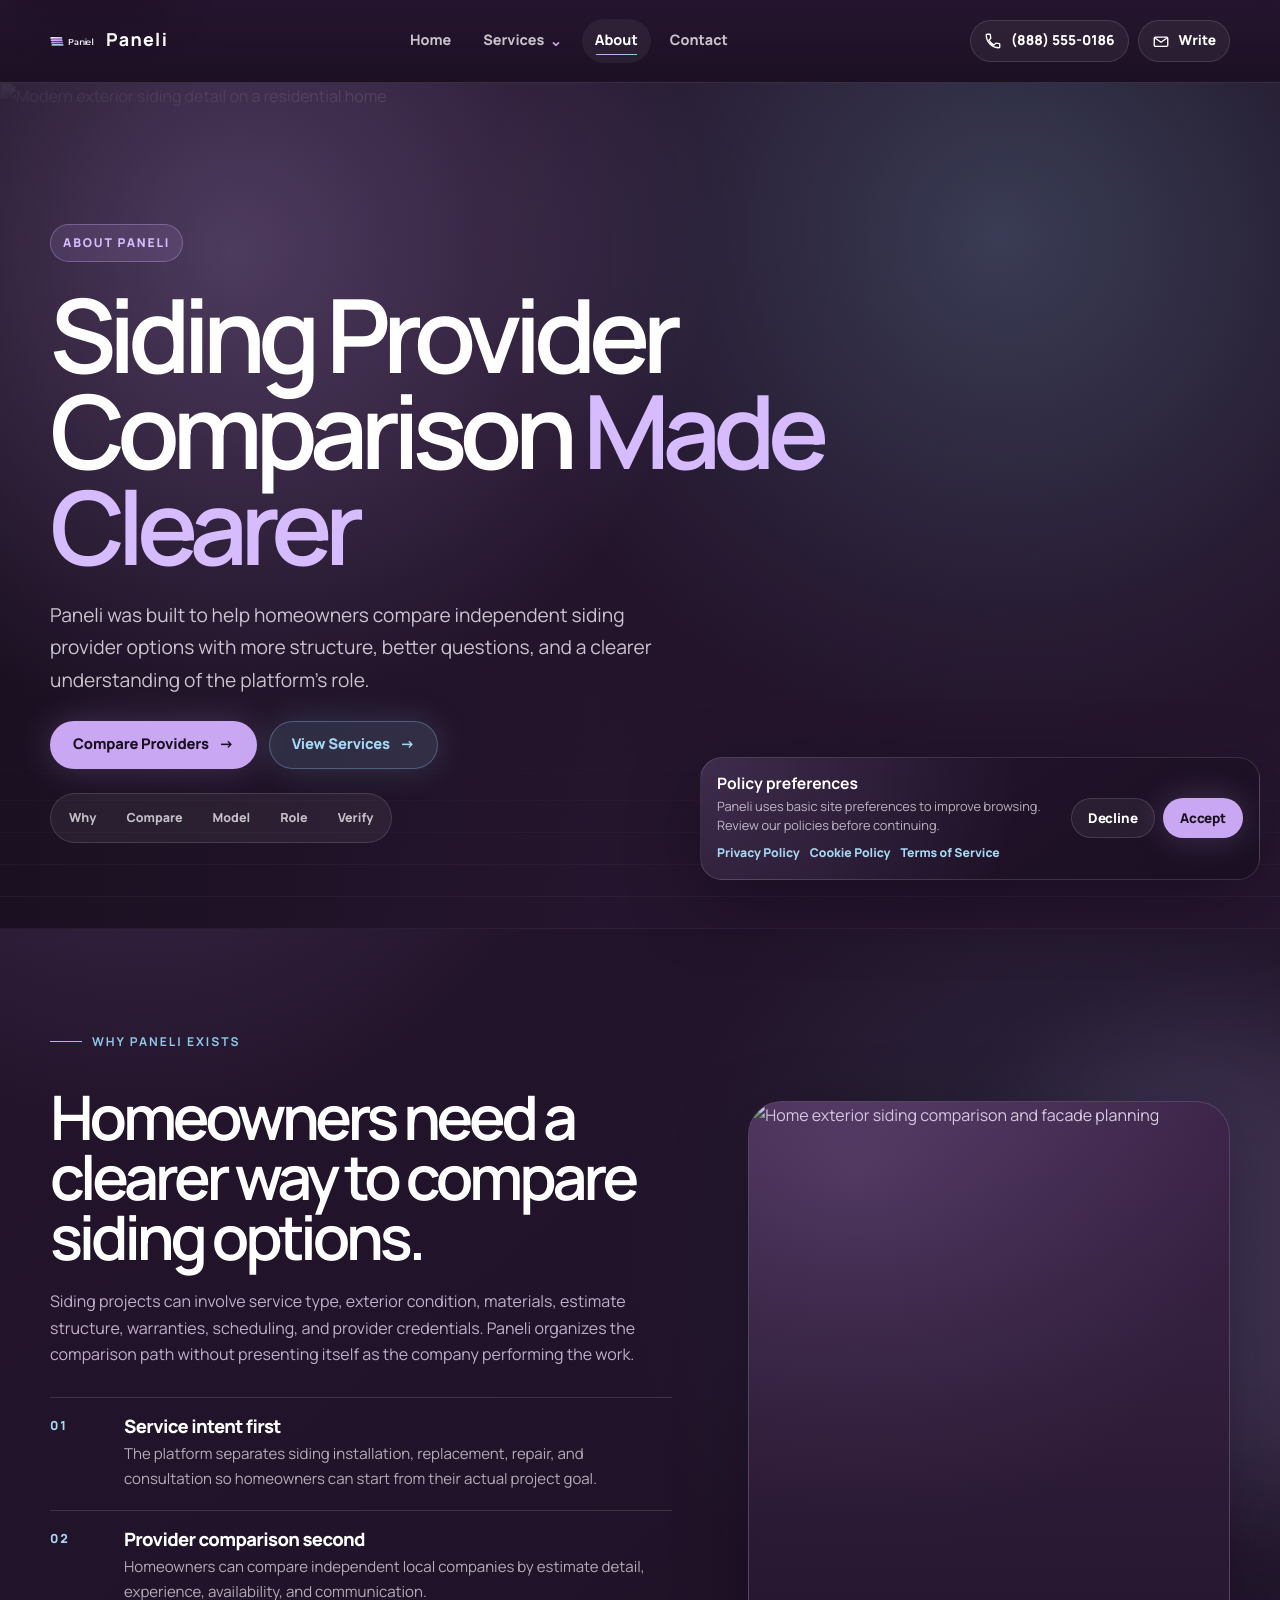
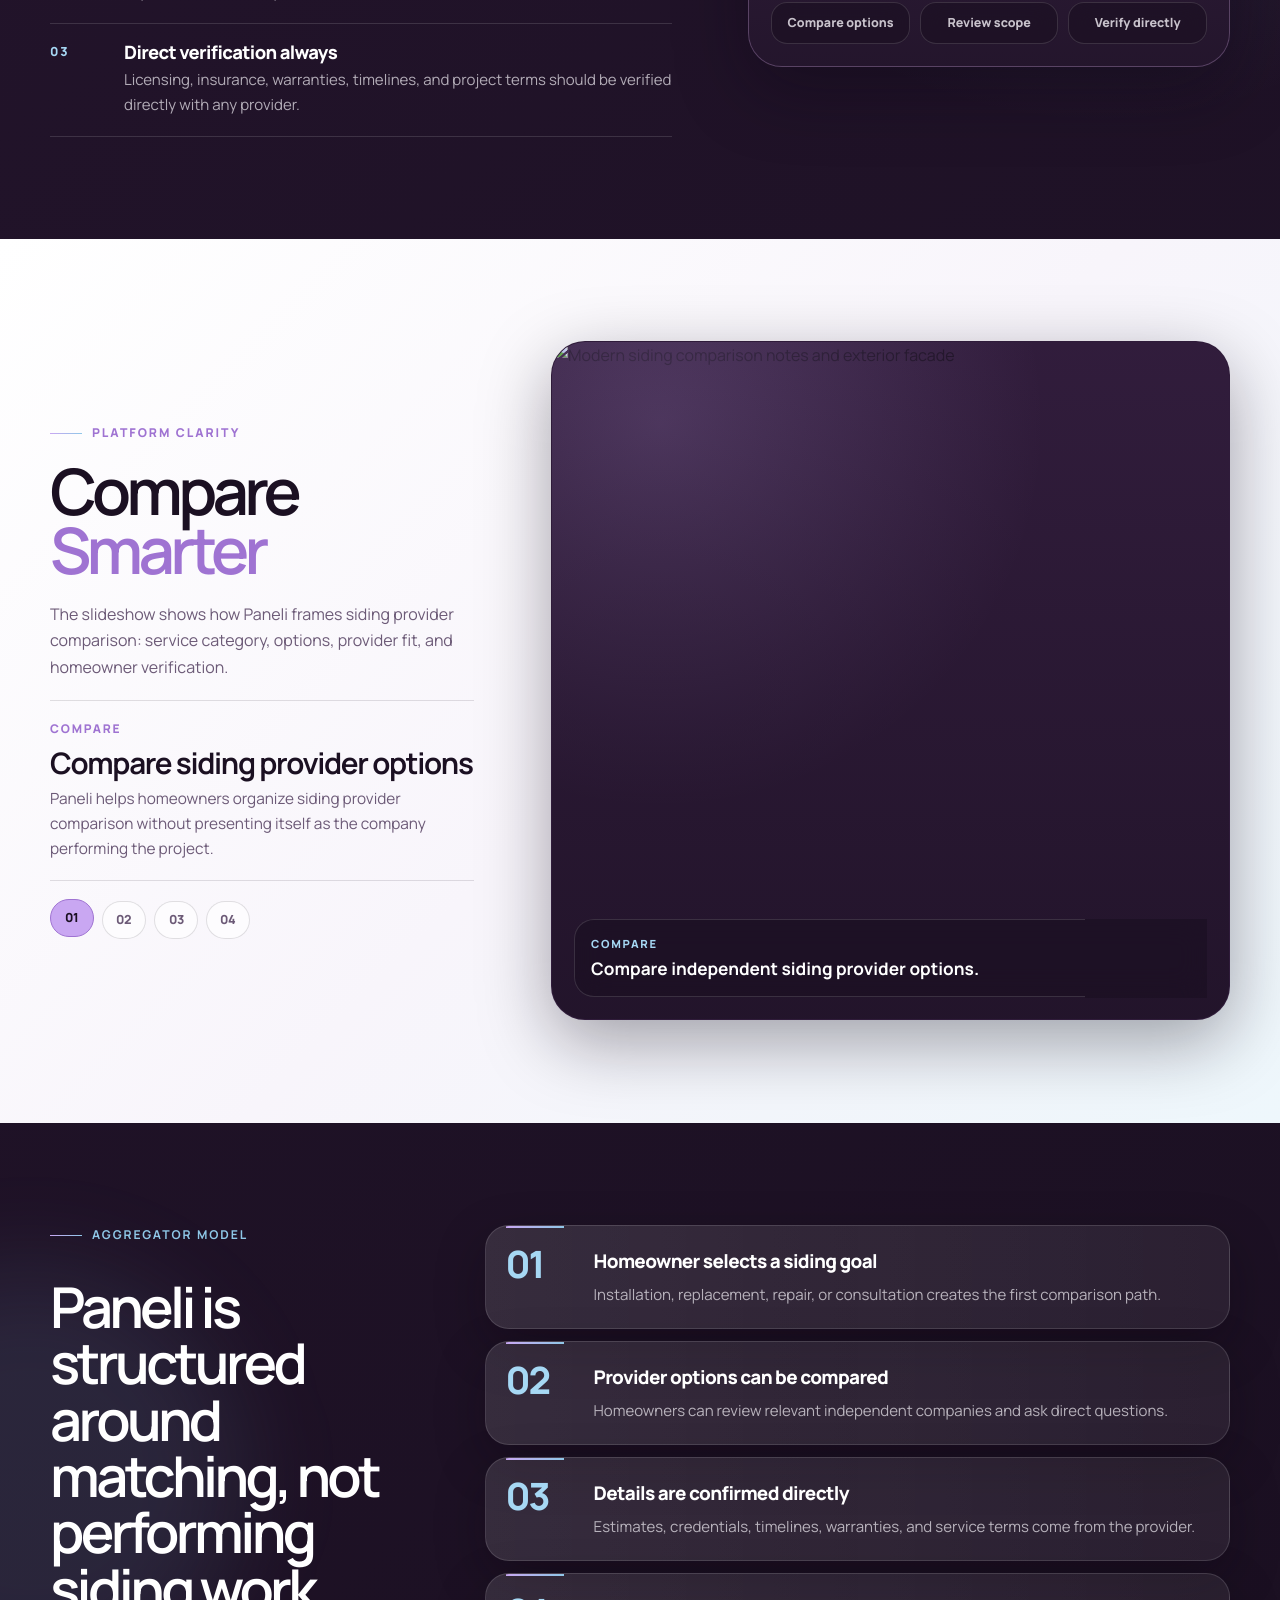
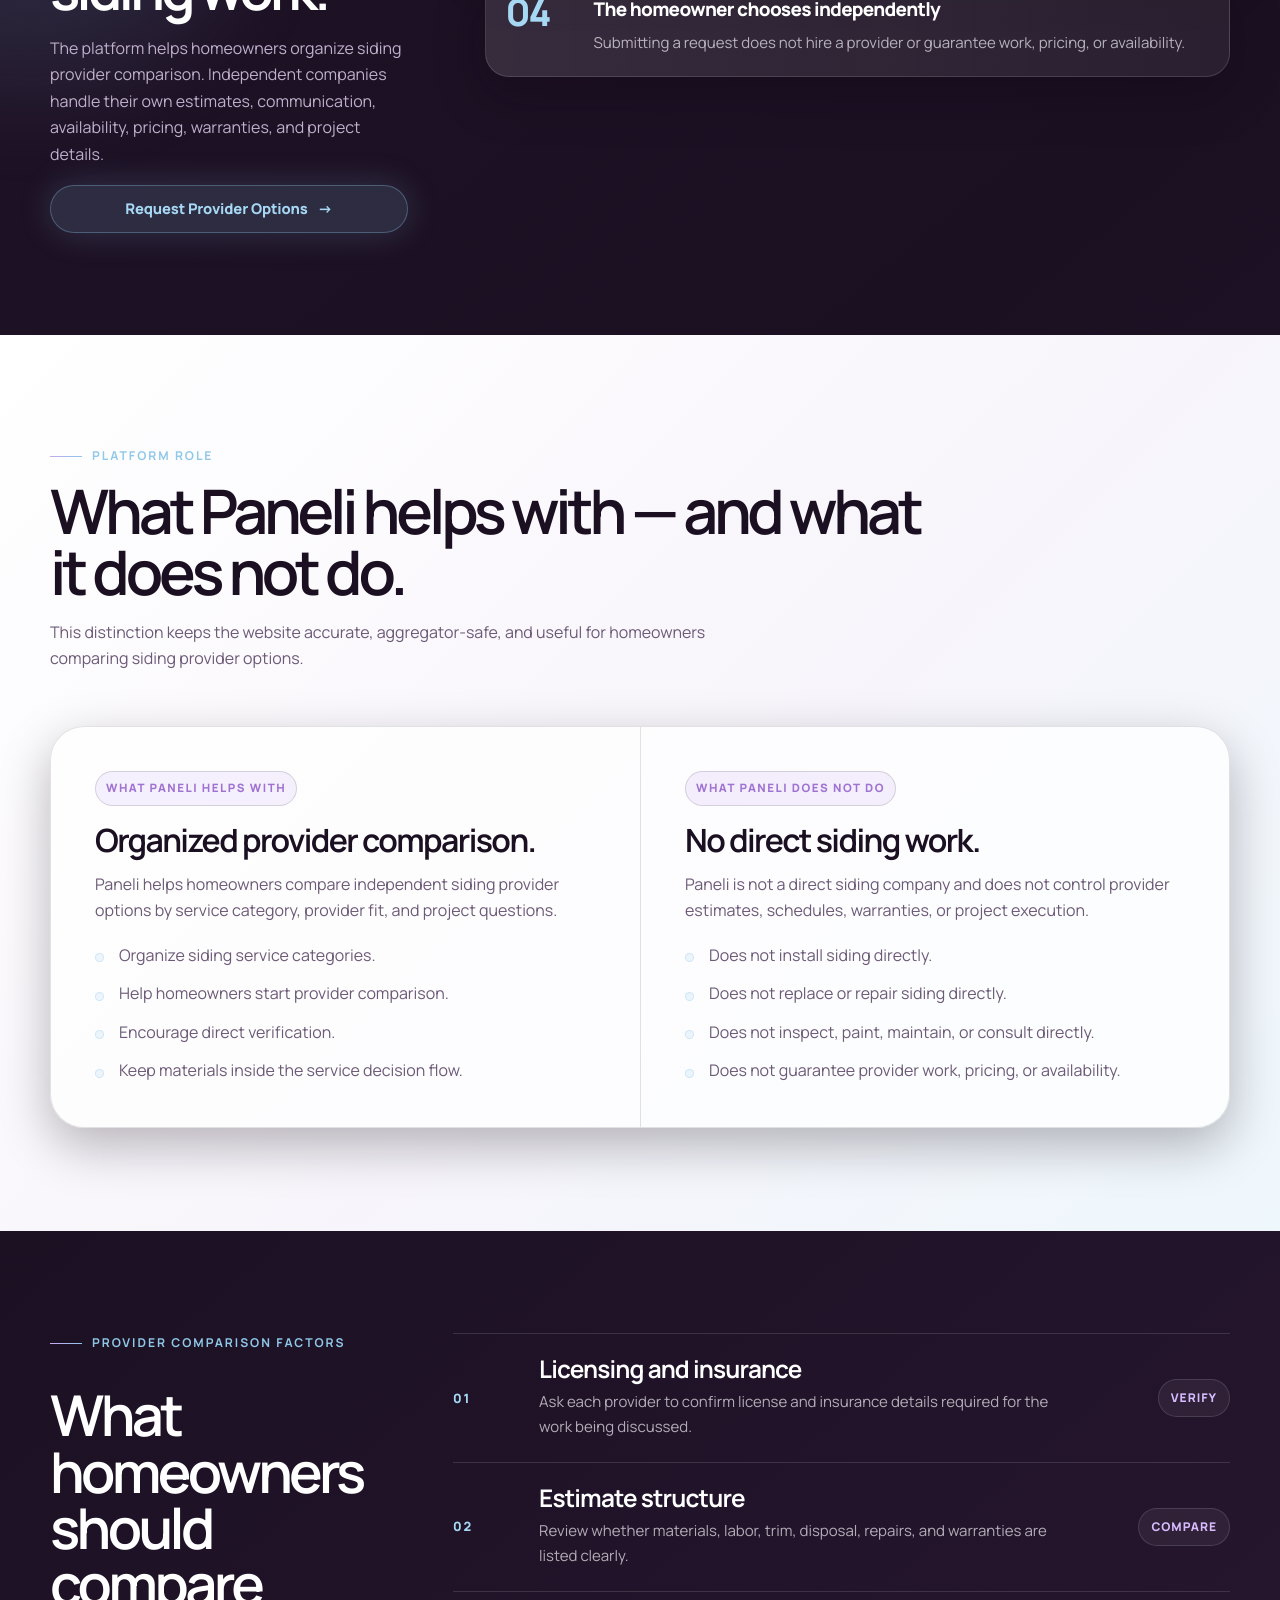
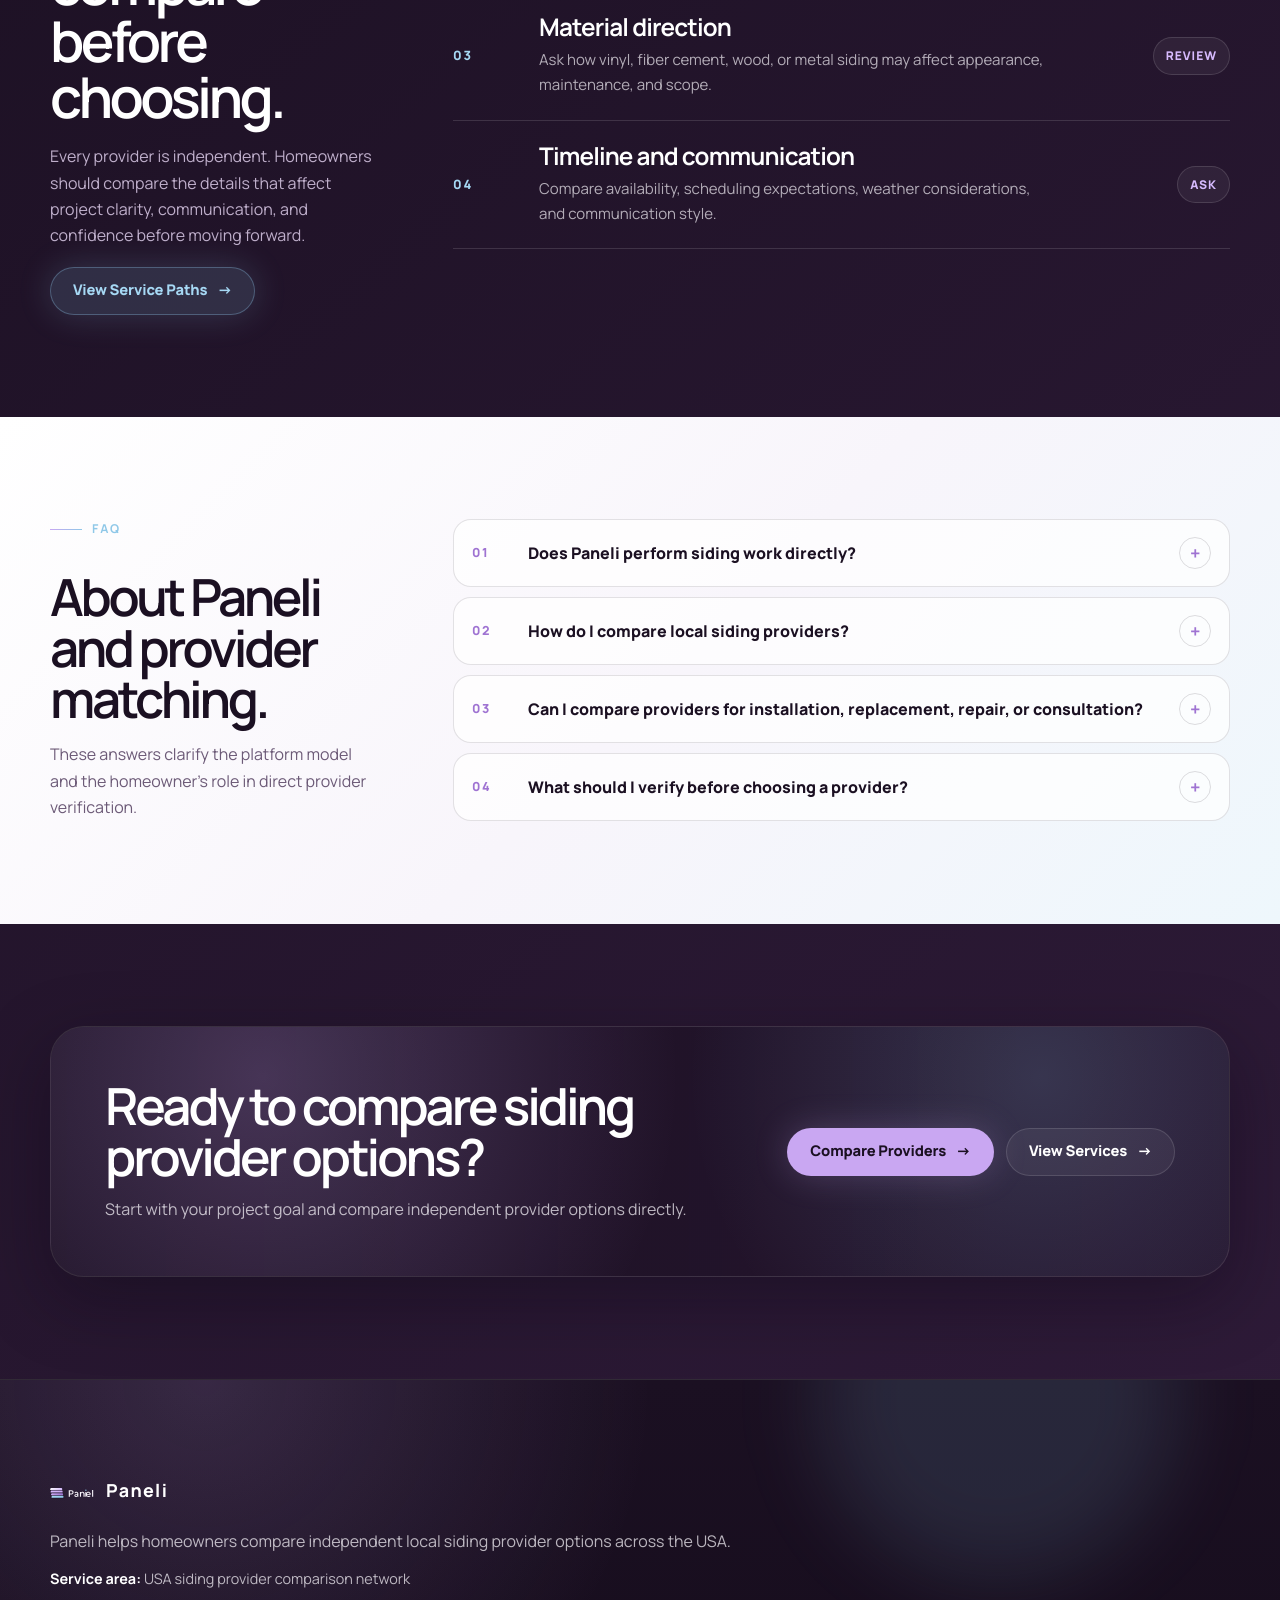
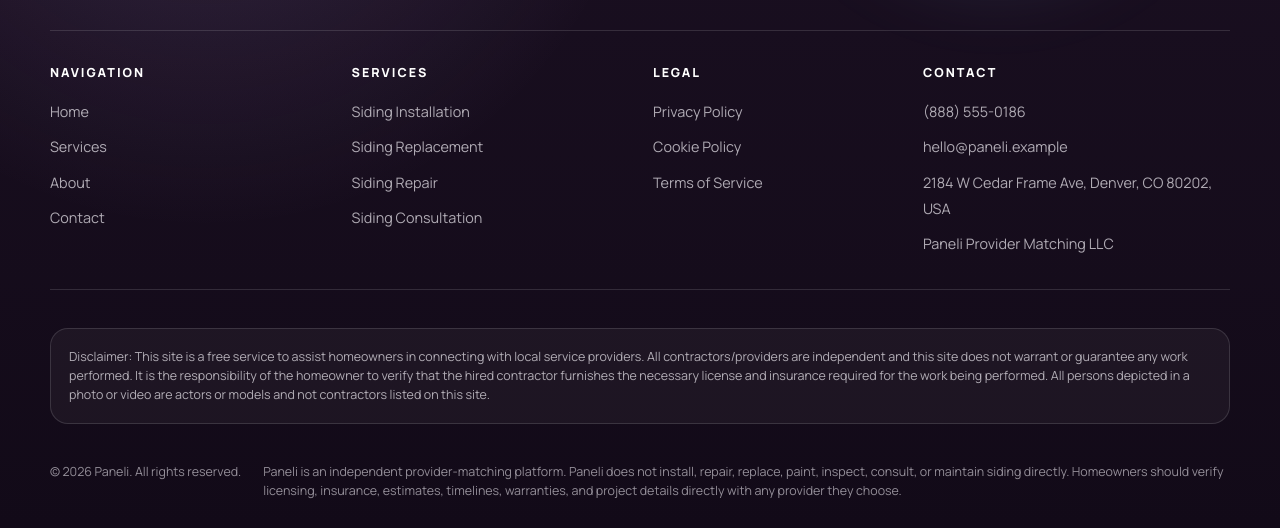
==== about.html @ 1fb44b8d "add" ====
<!DOCTYPE html>
<html lang="en">

<head>
    <meta charset="UTF-8">
    <meta name="viewport" content="width=device-width, initial-scale=1.0">

    <title>About Paneli | Independent Siding Provider Matching</title>
    <meta name="description"
        content="Learn how Paneli helps homeowners compare independent siding provider options without performing siding work directly.">

    <link rel="icon" type="image/svg+xml" href="./assets/icons/favicon.svg">
    <link rel="preconnect" href="https://fonts.googleapis.com">
    <link rel="preconnect" href="https://fonts.gstatic.com" crossorigin>
    <link href="https://fonts.googleapis.com/css2?family=Manrope:wght@400;500;600;700;800&display=swap"
        rel="stylesheet">

    <link rel="stylesheet" href="./css/style.css">
</head>

<body class="about-page">
    <div data-site-header></div>

    <main id="main">
        <!-- HERO -->
        <section class="page-hero about-hero">
            <div class="page-hero__media">
                <img src="./assets/images/hero-about-siding.jpg"
                    alt="Modern exterior siding detail on a residential home">
            </div>
            <div class="page-hero__overlay" aria-hidden="true"></div>
            <div class="page-hero__panel-lines" aria-hidden="true"></div>

            <div class="container">
                <div class="page-hero__content">
                    <span class="page-hero__kicker">About Paneli</span>

                    <h1 class="page-hero__title">
                        Siding Provider Comparison <span>Made Clearer</span>
                    </h1>

                    <p class="page-hero__text">
                        <span data-company-name>Paneli</span> was built to help homeowners compare independent siding
                        provider options with more structure, better questions, and a clearer understanding of the
                        platform’s role.
                    </p>

                    <div class="page-hero__actions">
                        <a class="btn btn--primary" href="contact.html">
                            Compare Providers
                            <span aria-hidden="true">→</span>
                        </a>

                        <a class="btn btn--secondary" href="services.html">
                            View Services
                            <span aria-hidden="true">→</span>
                        </a>
                    </div>

                    <nav class="section-nav" aria-label="About page sections" data-section-nav>
                        <a href="#why-paneli">Why</a>
                        <a href="#about-slideshow">Compare</a>
                        <a href="#aggregator-model">Model</a>
                        <a href="#do-not-do">Role</a>
                        <a href="#comparison-factors">Verify</a>
                    </nav>
                </div>
            </div>
        </section>

        <!-- WHY PANELI EXISTS -->
        <section class="section why-paneli" id="why-paneli">
            <div class="container why-paneli__layout">
                <div class="why-paneli__copy">
                    <span class="section__eyebrow">Why Paneli exists</span>

                    <h2>Homeowners need a clearer way to compare siding options.</h2>

                    <p>
                        Siding projects can involve service type, exterior condition, materials, estimate structure,
                        warranties, scheduling, and provider credentials. Paneli organizes the comparison path without
                        presenting itself as the company performing the work.
                    </p>

                    <div class="why-paneli__points">
                        <article class="why-paneli__point">
                            <span>01</span>
                            <div>
                                <h3>Service intent first</h3>
                                <p>
                                    The platform separates siding installation, replacement, repair, and consultation so
                                    homeowners can start from their actual project goal.
                                </p>
                            </div>
                        </article>

                        <article class="why-paneli__point">
                            <span>02</span>
                            <div>
                                <h3>Provider comparison second</h3>
                                <p>
                                    Homeowners can compare independent local companies by estimate detail, experience,
                                    availability, and communication.
                                </p>
                            </div>
                        </article>

                        <article class="why-paneli__point">
                            <span>03</span>
                            <div>
                                <h3>Direct verification always</h3>
                                <p>
                                    Licensing, insurance, warranties, timelines, and project terms should be verified
                                    directly with any provider.
                                </p>
                            </div>
                        </article>
                    </div>
                </div>

                <div class="why-paneli__visual">
                    <img src="./assets/images/about-slide-compare.jpg"
                        alt="Home exterior siding comparison and facade planning" loading="lazy">

                    <div class="why-paneli__badge">
                        <span>Compare options</span>
                        <span>Review scope</span>
                        <span>Verify directly</span>
                    </div>
                </div>
            </div>
        </section>

        <!-- ABOUT SLIDESHOW -->
        <section class="section section--light about-slideshow" id="about-slideshow" data-about-slideshow>
            <div class="container about-slideshow__layout">
                <div class="about-slideshow__copy">
                    <span class="about-slideshow__eyebrow">Platform clarity</span>

                    <h2>
                        Compare
                        <span>Smarter</span>
                    </h2>

                    <p>
                        The slideshow shows how Paneli frames siding provider comparison: service category, options,
                        provider fit, and homeowner verification.
                    </p>

                    <div class="about-slideshow__active-text" aria-live="polite">
                        <small data-about-slide-eyebrow>Compare</small>
                        <strong data-about-slide-title>Compare siding provider options</strong>
                        <span data-about-slide-text>
                            Paneli helps homeowners organize siding provider comparison without presenting itself as the
                            company performing the project.
                        </span>
                    </div>

                    <div class="about-slideshow__controls" role="tablist" aria-label="About Paneli slideshow">
                        <button class="about-slide-dot is-active" type="button" role="tab" aria-selected="true"
                            aria-label="Show compare options slide" data-about-slide-dot>
                            01
                        </button>

                        <button class="about-slide-dot" type="button" role="tab" aria-selected="false"
                            aria-label="Show service categories slide" data-about-slide-dot>
                            02
                        </button>

                        <button class="about-slide-dot" type="button" role="tab" aria-selected="false"
                            aria-label="Show provider fit slide" data-about-slide-dot>
                            03
                        </button>

                        <button class="about-slide-dot" type="button" role="tab" aria-selected="false"
                            aria-label="Show verify before choosing slide" data-about-slide-dot>
                            04
                        </button>
                    </div>
                </div>

                <div class="about-slideshow__stage">
                    <article class="about-slide is-active" data-about-slide>
                        <img src="./assets/images/about-slide-compare.jpg"
                            alt="Modern siding comparison notes and exterior facade" loading="lazy">

                        <div class="about-slide__caption">
                            <small>Compare</small>
                            <strong>Compare independent siding provider options.</strong>
                        </div>
                    </article>

                    <article class="about-slide" data-about-slide aria-hidden="true">
                        <img src="./assets/images/about-slide-options.jpg"
                            alt="Exterior siding material and service option planning" loading="lazy">

                        <div class="about-slide__caption">
                            <small>Options</small>
                            <strong>Separate installation, replacement, repair, and consultation.</strong>
                        </div>
                    </article>

                    <article class="about-slide" data-about-slide aria-hidden="true">
                        <img src="./assets/images/about-slide-provider-fit.jpg"
                            alt="Siding provider fit and estimate review concept" loading="lazy">

                        <div class="about-slide__caption">
                            <small>Provider fit</small>
                            <strong>Review experience, detail, communication, and availability.</strong>
                        </div>
                    </article>

                    <article class="about-slide" data-about-slide aria-hidden="true">
                        <img src="./assets/images/about-slide-verify.jpg"
                            alt="Homeowner verification checklist for siding provider comparison" loading="lazy">

                        <div class="about-slide__caption">
                            <small>Verify</small>
                            <strong>Confirm credentials and project details directly.</strong>
                        </div>
                    </article>
                </div>
            </div>
        </section>

        <!-- AGGREGATOR MODEL -->
        <section class="section aggregator-model" id="aggregator-model">
            <div class="container aggregator-model__layout">
                <div class="aggregator-model__copy">
                    <span class="section__eyebrow">Aggregator model</span>

                    <h2>Paneli is structured around matching, not performing siding work.</h2>

                    <p>
                        The platform helps homeowners organize siding provider comparison. Independent companies handle
                        their own estimates, communication, availability, pricing, warranties, and project details.
                    </p>

                    <a class="btn btn--secondary" href="contact.html">
                        Request Provider Options
                        <span aria-hidden="true">→</span>
                    </a>
                </div>

                <div class="aggregator-model__steps">
                    <article class="model-step">
                        <span class="model-step__number">01</span>
                        <div class="model-step__body">
                            <h3>Homeowner selects a siding goal</h3>
                            <p>
                                Installation, replacement, repair, or consultation creates the first comparison path.
                            </p>
                        </div>
                    </article>

                    <article class="model-step">
                        <span class="model-step__number">02</span>
                        <div class="model-step__body">
                            <h3>Provider options can be compared</h3>
                            <p>
                                Homeowners can review relevant independent companies and ask direct questions.
                            </p>
                        </div>
                    </article>

                    <article class="model-step">
                        <span class="model-step__number">03</span>
                        <div class="model-step__body">
                            <h3>Details are confirmed directly</h3>
                            <p>
                                Estimates, credentials, timelines, warranties, and service terms come from the provider.
                            </p>
                        </div>
                    </article>

                    <article class="model-step">
                        <span class="model-step__number">04</span>
                        <div class="model-step__body">
                            <h3>The homeowner chooses independently</h3>
                            <p>
                                Submitting a request does not hire a provider or guarantee work, pricing, or
                                availability.
                            </p>
                        </div>
                    </article>
                </div>
            </div>
        </section>

        <!-- WHAT WE DO / DO NOT DO -->
        <section class="section section--light about-do-not" id="do-not-do">
            <div class="container">
                <div class="about-do-not__header">
                    <span class="section__eyebrow">Platform role</span>

                    <h2>What Paneli helps with — and what it does not do.</h2>

                    <p>
                        This distinction keeps the website accurate, aggregator-safe, and useful for homeowners
                        comparing siding provider options.
                    </p>
                </div>

                <div class="about-do-not__split">
                    <article class="about-do-not__panel">
                        <span class="about-do-not__label">What Paneli helps with</span>

                        <h3>Organized provider comparison.</h3>

                        <p>
                            <span data-company-name>Paneli</span> helps homeowners compare independent siding provider
                            options by service category, provider fit, and project questions.
                        </p>

                        <ul>
                            <li>Organize siding service categories.</li>
                            <li>Help homeowners start provider comparison.</li>
                            <li>Encourage direct verification.</li>
                            <li>Keep materials inside the service decision flow.</li>
                        </ul>
                    </article>

                    <article class="about-do-not__panel">
                        <span class="about-do-not__label">What Paneli does not do</span>

                        <h3>No direct siding work.</h3>

                        <p>
                            Paneli is not a direct siding company and does not control provider estimates, schedules,
                            warranties, or project execution.
                        </p>

                        <ul>
                            <li>Does not install siding directly.</li>
                            <li>Does not replace or repair siding directly.</li>
                            <li>Does not inspect, paint, maintain, or consult directly.</li>
                            <li>Does not guarantee provider work, pricing, or availability.</li>
                        </ul>
                    </article>
                </div>
            </div>
        </section>

        <!-- COMPARISON FACTORS -->
        <section class="section comparison-factors" id="comparison-factors">
            <div class="container comparison-factors__layout">
                <div class="comparison-factors__copy">
                    <span class="section__eyebrow">Provider comparison factors</span>

                    <h2>What homeowners should compare before choosing.</h2>

                    <p>
                        Every provider is independent. Homeowners should compare the details that affect project
                        clarity, communication, and confidence before moving forward.
                    </p>

                    <a class="btn btn--secondary" href="services.html">
                        View Service Paths
                        <span aria-hidden="true">→</span>
                    </a>
                </div>

                <div class="comparison-factors__list">
                    <article class="factor-row">
                        <span class="factor-row__number">01</span>
                        <div>
                            <h3>Licensing and insurance</h3>
                            <p>
                                Ask each provider to confirm license and insurance details required for the work being
                                discussed.
                            </p>
                        </div>
                        <span class="factor-row__tag">Verify</span>
                    </article>

                    <article class="factor-row">
                        <span class="factor-row__number">02</span>
                        <div>
                            <h3>Estimate structure</h3>
                            <p>
                                Review whether materials, labor, trim, disposal, repairs, and warranties are listed
                                clearly.
                            </p>
                        </div>
                        <span class="factor-row__tag">Compare</span>
                    </article>

                    <article class="factor-row">
                        <span class="factor-row__number">03</span>
                        <div>
                            <h3>Material direction</h3>
                            <p>
                                Ask how vinyl, fiber cement, wood, or metal siding may affect appearance, maintenance,
                                and scope.
                            </p>
                        </div>
                        <span class="factor-row__tag">Review</span>
                    </article>

                    <article class="factor-row">
                        <span class="factor-row__number">04</span>
                        <div>
                            <h3>Timeline and communication</h3>
                            <p>
                                Compare availability, scheduling expectations, weather considerations, and communication
                                style.
                            </p>
                        </div>
                        <span class="factor-row__tag">Ask</span>
                    </article>
                </div>
            </div>
        </section>

        <!-- FAQ -->
        <section class="section section--light about-faq">
            <div class="container about-faq__layout">
                <div class="about-faq__copy">
                    <span class="section__eyebrow">FAQ</span>

                    <h2>About Paneli and provider matching.</h2>

                    <p>
                        These answers clarify the platform model and the homeowner’s role in direct provider
                        verification.
                    </p>
                </div>

                <div>
                    <div class="faq-list" data-faq-list="general"></div>
                    <div data-faq-schema="general"></div>
                </div>
            </div>
        </section>

        <!-- FINAL CTA -->
        <section class="section about-final-cta">
            <div class="container">
                <div class="cta-strip">
                    <div class="cta-strip__inner">
                        <div>
                            <h2>Ready to compare siding provider options?</h2>
                            <p>
                                Start with your project goal and compare independent provider options directly.
                            </p>
                        </div>

                        <div class="page-hero__actions">
                            <a class="btn btn--primary" href="contact.html">
                                Compare Providers
                                <span aria-hidden="true">→</span>
                            </a>

                            <a class="btn btn--ghost" href="services.html">
                                View Services
                                <span aria-hidden="true">→</span>
                            </a>
                        </div>
                    </div>
                </div>
            </div>
        </section>
    </main>

    <div data-site-footer></div>
    <div data-policy-banner></div>

    <script src="./js/config.js" defer></script>
    <script src="./js/main.js" defer></script>
    <script src="./js/about.js" defer></script>
</body>

</html>
---- css/style.css ----
@import url("./home.css");
@import url("./services.css");
@import url("./about.css");
@import url("./contact.css");
@import url("./service-page.css");
@import url("./legal.css");

/* ==================================================
   PANELI GLOBAL DESIGN SYSTEM
================================================== */

:root {
    /* =========================
     CORE BRAND COLORS
  ========================= */

    --color-bg: #25152e;
    --color-bg-deep: #1b1022;
    --color-bg-soft: #321d3d;
    --color-bg-muted: #3a2446;

    --color-surface: #40274d;
    --color-surface-soft: #4a3058;
    --color-surface-elevated: #523664;

    /* =========================
     TEXT COLORS
  ========================= */

    --color-heading: #ffffff;
    --color-text: #ece5f2;
    --color-muted: #bfafcb;
    --color-muted-strong: #a895b8;

    /* =========================
     ACCENTS
  ========================= */

    --color-accent: #c9a7f2;
    --color-accent-hover: #d7bbff;
    --color-accent-dark: #9f73d2;
    --color-accent-soft: rgba(201, 167, 242, 0.16);
    --color-accent-border: rgba(201, 167, 242, 0.34);

    --color-secondary: #8fc8e8;
    --color-secondary-hover: #a6d8f4;
    --color-secondary-dark: #5ea8cf;
    --color-secondary-soft: rgba(143, 200, 232, 0.15);
    --color-secondary-border: rgba(143, 200, 232, 0.32);

    /* =========================
     LIGHT COLORS
  ========================= */

    --color-white: #ffffff;
    --color-off-white: #f8f5fb;
    --color-cream: #f1ecf5;

    /* =========================
     DARK TEXT FOR LIGHT SECTIONS
  ========================= */

    --color-ink: #1b1022;
    --color-ink-soft: #321d3d;
    --color-ink-muted: #6c5a77;

    /* =========================
     LINES / BORDERS / SHADOWS
  ========================= */

    --color-line: rgba(255, 255, 255, 0.13);
    --color-line-strong: rgba(255, 255, 255, 0.22);
    --color-dark-line: rgba(27, 16, 34, 0.22);

    --shadow-soft: 0 18px 50px rgba(10, 4, 16, 0.28);
    --shadow-card: 0 22px 70px rgba(12, 5, 20, 0.36);
    --shadow-glow-lilac: 0 0 34px rgba(201, 167, 242, 0.22);
    --shadow-glow-blue: 0 0 34px rgba(143, 200, 232, 0.2);

    /* =========================
     GRADIENTS
  ========================= */

    --gradient-hero:
        radial-gradient(circle at 18% 12%, rgba(201, 167, 242, 0.22), transparent 34%),
        radial-gradient(circle at 78% 18%, rgba(143, 200, 232, 0.16), transparent 32%),
        linear-gradient(135deg, #25152e 0%, #1b1022 48%, #321d3d 100%);

    --gradient-card:
        linear-gradient(145deg, rgba(255, 255, 255, 0.08), rgba(255, 255, 255, 0.035));

    --gradient-accent:
        linear-gradient(135deg, #c9a7f2 0%, #8fc8e8 100%);

    --gradient-light-section:
        linear-gradient(135deg, #ffffff 0%, #f8f5fb 52%, #eef7fc 100%);

    /* =========================
     RADIUS / SPACING
  ========================= */

    --radius-sm: 10px;
    --radius-md: 16px;
    --radius-lg: 24px;
    --radius-xl: 34px;

    --container: 1180px;
    --container-wide: 1320px;
    --section-padding: clamp(72px, 8vw, 128px);

    --header-height: 82px;

    --font-main:
        "Manrope",
        "Inter",
        "Onest",
        system-ui,
        -apple-system,
        BlinkMacSystemFont,
        "Segoe UI",
        sans-serif;
}

/* ==================================================
   RESET / BASE
================================================== */

*,
*::before,
*::after {
    box-sizing: border-box;
}

html {
    min-width: 320px;
    scroll-behavior: smooth;
    text-size-adjust: 100%;
    -webkit-text-size-adjust: 100%;
}

body {
    min-width: 320px;
    margin: 0;
    overflow-x: clip;
    background:
        radial-gradient(circle at 12% 10%, rgba(201, 167, 242, 0.16), transparent 28rem),
        radial-gradient(circle at 86% 18%, rgba(143, 200, 232, 0.12), transparent 30rem),
        linear-gradient(140deg, var(--color-bg) 0%, var(--color-bg-deep) 54%, var(--color-bg-soft) 100%);
    color: var(--color-text);
    font-family: var(--font-main);
    font-size: 16px;
    line-height: 1.65;
    text-rendering: geometricPrecision;
    -webkit-font-smoothing: antialiased;
}

body.mobile-menu-open {
    overflow: hidden;
}

img,
picture,
video,
canvas,
svg {
    display: block;
    max-width: 100%;
}

img {
    height: auto;
}

button,
input,
textarea,
select {
    font: inherit;
}

button {
    cursor: pointer;
}

a {
    color: inherit;
    text-decoration: none;
}

p,
h1,
h2,
h3,
h4,
h5,
h6,
ul,
ol,
figure {
    margin: 0;
}

ul,
ol {
    padding: 0;
}

li {
    list-style: none;
}

main {
    position: relative;
    z-index: 1;
}

::selection {
    background: rgba(201, 167, 242, 0.35);
    color: var(--color-white);
}

:focus-visible {
    outline: 2px solid var(--color-secondary);
    outline-offset: 4px;
}

.site-ready {
    opacity: 1;
}

/* ==================================================
   LAYOUT HELPERS
================================================== */

.container {
    width: min(calc(100% - 40px), var(--container));
    margin-inline: auto;
}

.container-wide {
    width: min(calc(100% - 40px), var(--container-wide));
    margin-inline: auto;
}

.section {
    position: relative;
    padding-block: var(--section-padding);
}

.section--compact {
    padding-block: clamp(56px, 6vw, 92px);
}

.section--light {
    background: var(--gradient-light-section);
    color: var(--color-ink);
}

.section--dark {
    background:
        radial-gradient(circle at 20% 0%, rgba(201, 167, 242, 0.13), transparent 28rem),
        linear-gradient(145deg, var(--color-bg-deep), var(--color-bg));
}

.section__eyebrow {
    display: inline-flex;
    align-items: center;
    gap: 10px;
    margin-bottom: 16px;
    color: var(--color-secondary);
    font-size: 0.76rem;
    font-weight: 700;
    letter-spacing: 0.16em;
    text-transform: uppercase;
}

.section__eyebrow::before {
    width: 32px;
    height: 1px;
    background: var(--gradient-accent);
    content: "";
}

.section__header {
    display: grid;
    grid-template-columns: minmax(0, 0.9fr) minmax(260px, 0.55fr);
    gap: clamp(28px, 5vw, 72px);
    align-items: end;
    margin-bottom: clamp(34px, 5vw, 64px);
}

.section__header--center {
    max-width: 820px;
    margin-inline: auto;
    text-align: center;
}

.section__header--center .section__eyebrow {
    justify-content: center;
}

.section__header--center .section__eyebrow::before {
    display: none;
}

.section__title {
    max-width: 880px;
    color: var(--color-heading);
    font-size: clamp(2rem, 4vw, 4.1rem);
    font-weight: 620;
    line-height: 1.02;
    letter-spacing: -0.055em;
}

.section--light .section__title {
    color: var(--color-ink);
}

.section__text {
    max-width: 660px;
    color: var(--color-muted);
    font-size: clamp(1rem, 1.5vw, 1.12rem);
}

.section--light .section__text {
    color: var(--color-ink-muted);
}

.grid {
    display: grid;
    gap: 22px;
}

.grid--2 {
    grid-template-columns: repeat(2, minmax(0, 1fr));
}

.grid--3 {
    grid-template-columns: repeat(3, minmax(0, 1fr));
}

.grid--4 {
    grid-template-columns: repeat(4, minmax(0, 1fr));
}

/* ==================================================
   ACCESSIBILITY
================================================== */

.skip-link {
    position: fixed;
    top: 12px;
    left: 12px;
    z-index: 9999;
    transform: translateY(-140%);
    border: 1px solid var(--color-accent-border);
    border-radius: 999px;
    background: var(--color-off-white);
    color: var(--color-ink);
    padding: 10px 16px;
    font-weight: 800;
    box-shadow: var(--shadow-soft);
    transition: transform 180ms ease;
}

.skip-link:focus {
    transform: translateY(0);
}

/* ==================================================
   BUTTONS / LINKS
================================================== */

.btn {
    position: relative;
    display: inline-flex;
    min-height: 48px;
    align-items: center;
    justify-content: center;
    gap: 10px;
    overflow: hidden;
    border: 1px solid transparent;
    border-radius: 999px;
    padding: 13px 22px;
    font-size: 0.92rem;
    font-weight: 800;
    line-height: 1;
    letter-spacing: -0.01em;
    isolation: isolate;
    transition:
        transform 180ms ease,
        border-color 180ms ease,
        background 180ms ease,
        color 180ms ease,
        box-shadow 180ms ease;
}

.btn::after {
    position: absolute;
    right: 20px;
    bottom: 9px;
    left: 20px;
    height: 1px;
    transform: scaleX(0);
    transform-origin: left;
    background: currentColor;
    opacity: 0.64;
    content: "";
    transition: transform 220ms ease;
}

.btn:hover {
    transform: translateY(-2px);
}

.btn:hover::after {
    transform: scaleX(1);
}

.btn--primary {
    background: var(--color-accent);
    color: var(--color-bg-deep);
    box-shadow: var(--shadow-glow-lilac);
}

.btn--primary:hover {
    background: var(--color-accent-hover);
}

.btn--secondary {
    border-color: var(--color-secondary-border);
    background: var(--color-secondary-soft);
    color: var(--color-secondary-hover);
    box-shadow: var(--shadow-glow-blue);
}

.btn--ghost {
    border-color: var(--color-line);
    background: rgba(255, 255, 255, 0.055);
    color: var(--color-heading);
}

.btn--ghost:hover {
    border-color: var(--color-accent-border);
    background: rgba(201, 167, 242, 0.12);
}

.btn--dark {
    background: var(--color-bg-deep);
    color: var(--color-white);
}

.btn--small {
    min-height: 40px;
    padding: 10px 16px;
    font-size: 0.84rem;
}

.text-link {
    position: relative;
    display: inline-flex;
    align-items: center;
    gap: 8px;
    color: var(--color-secondary);
    font-weight: 800;
}

.text-link::after {
    position: absolute;
    right: 0;
    bottom: -4px;
    left: 0;
    height: 1px;
    transform: scaleX(0);
    transform-origin: left;
    background: currentColor;
    content: "";
    transition: transform 200ms ease;
}

.text-link:hover::after {
    transform: scaleX(1);
}

/* ==================================================
   HEADER
================================================== */

.site-header {
    position: sticky;
    top: 0;
    z-index: 1000;
    min-height: var(--header-height);
    border-bottom: 1px solid rgba(255, 255, 255, 0.1);
    background:
        linear-gradient(180deg, rgba(37, 21, 46, 0.92), rgba(27, 16, 34, 0.82));
    backdrop-filter: blur(18px);
    transition:
        min-height 180ms ease,
        background 180ms ease,
        border-color 180ms ease,
        box-shadow 180ms ease;
}

.site-header.is-scrolled {
    min-height: 72px;
    border-color: rgba(255, 255, 255, 0.16);
    background:
        linear-gradient(180deg, rgba(27, 16, 34, 0.96), rgba(27, 16, 34, 0.9));
    box-shadow: 0 14px 50px rgba(6, 2, 10, 0.32);
}

.site-header__inner {
    display: grid;
    min-height: inherit;
    grid-template-columns: auto minmax(0, 1fr) auto;
    gap: 28px;
    align-items: center;
}

.brand-link {
    display: inline-flex;
    align-items: center;
    gap: 12px;
    min-width: max-content;
    color: var(--color-white);
}

.brand-link__mark {
    display: inline-flex;
    width: 44px;
    height: 44px;
    align-items: center;
    justify-content: center;
    flex: 0 0 44px;
}

.brand-link__mark img {
    width: 44px;
    height: 44px;
    object-fit: contain;
}

.brand-link__text {
    font-size: 1.12rem;
    font-weight: 760;
    letter-spacing: 0.075em;
}

.desktop-nav {
    display: flex;
    align-items: center;
    justify-content: center;
    gap: 6px;
}

.desktop-nav__item {
    position: relative;
}

.desktop-nav__link {
    position: relative;
    display: inline-flex;
    min-height: 42px;
    align-items: center;
    gap: 5px;
    border-radius: 999px;
    padding: 10px 13px;
    color: rgba(248, 245, 251, 0.78);
    font-size: 0.9rem;
    font-weight: 760;
    transition:
        color 180ms ease,
        background 180ms ease;
}

.desktop-nav__link::after {
    position: absolute;
    right: 14px;
    bottom: 8px;
    left: 14px;
    height: 1px;
    transform: scaleX(0);
    transform-origin: left;
    background: var(--gradient-accent);
    content: "";
    transition: transform 200ms ease;
}

.desktop-nav__link:hover,
.desktop-nav__link.is-active {
    background: rgba(255, 255, 255, 0.055);
    color: var(--color-white);
}

.desktop-nav__link:hover::after,
.desktop-nav__link.is-active::after {
    transform: scaleX(1);
}

.desktop-nav__chevron {
    transform: translateY(-1px);
    color: var(--color-accent);
    font-size: 1rem;
}

.services-dropdown {
    position: absolute;
    top: calc(100% + 12px);
    left: 50%;
    width: 280px;
    transform: translate(-50%, 8px);
    pointer-events: none;
    opacity: 0;
    transition:
        opacity 170ms ease,
        transform 170ms ease;
}

.services-dropdown::before {
    position: absolute;
    top: -14px;
    right: 0;
    left: 0;
    height: 14px;
    content: "";
}

.desktop-nav__item--dropdown.is-open .services-dropdown {
    transform: translate(-50%, 0);
    pointer-events: auto;
    opacity: 1;
}

.services-dropdown__inner {
    overflow: hidden;
    border: 1px solid var(--color-line);
    border-radius: 22px;
    background:
        radial-gradient(circle at 18% 0%, rgba(201, 167, 242, 0.18), transparent 52%),
        linear-gradient(145deg, rgba(50, 29, 61, 0.98), rgba(27, 16, 34, 0.98));
    box-shadow: var(--shadow-card);
    backdrop-filter: blur(18px);
}

.services-dropdown__link {
    display: flex;
    min-height: 52px;
    align-items: center;
    justify-content: space-between;
    gap: 18px;
    border-bottom: 1px solid rgba(255, 255, 255, 0.08);
    padding: 14px 16px;
    color: rgba(248, 245, 251, 0.82);
    font-size: 0.92rem;
    font-weight: 760;
    transition:
        background 180ms ease,
        color 180ms ease,
        padding 180ms ease;
}

.services-dropdown__link:last-child {
    border-bottom: 0;
}

.services-dropdown__link:hover {
    background: rgba(201, 167, 242, 0.11);
    color: var(--color-white);
    padding-left: 20px;
}

.site-header__actions {
    display: flex;
    align-items: center;
    justify-content: flex-end;
    gap: 9px;
}

.header-icon-link {
    display: inline-flex;
    min-height: 42px;
    align-items: center;
    justify-content: center;
    gap: 9px;
    border: 1px solid var(--color-line);
    border-radius: 999px;
    background: rgba(255, 255, 255, 0.055);
    color: var(--color-white);
    padding: 9px 13px;
    font-size: 0.86rem;
    font-weight: 800;
    transition:
        transform 180ms ease,
        background 180ms ease,
        border-color 180ms ease,
        color 180ms ease;
}

.header-icon-link:hover {
    transform: translateY(-1px);
    border-color: var(--color-accent-border);
    background: rgba(201, 167, 242, 0.13);
    color: var(--color-accent-hover);
}

.header-icon-link__icon {
    display: inline-flex;
    width: 18px;
    height: 18px;
}

.header-icon-link__icon svg {
    width: 18px;
    height: 18px;
}

.mobile-menu-toggle {
    display: none;
    width: 44px;
    height: 44px;
    align-items: center;
    justify-content: center;
    flex-direction: column;
    gap: 6px;
    border: 1px solid var(--color-line);
    border-radius: 999px;
    background: rgba(255, 255, 255, 0.055);
    color: var(--color-white);
}

.mobile-menu-toggle span {
    width: 17px;
    height: 2px;
    border-radius: 999px;
    background: currentColor;
}

/* ==================================================
   MOBILE MENU
================================================== */

.mobile-menu-backdrop {
    position: fixed;
    inset: 0;
    z-index: 1200;
    pointer-events: none;
    background: rgba(8, 3, 12, 0.58);
    opacity: 0;
    transition: opacity 220ms ease;
}

.mobile-menu-backdrop.is-open {
    pointer-events: auto;
    opacity: 1;
}

.mobile-menu {
    position: fixed;
    inset: 0;
    z-index: 1210;
    display: flex;
    max-width: none;
    flex-direction: column;
    transform: translateY(-10px) scale(0.985);
    pointer-events: none;
    opacity: 0;
    background:
        radial-gradient(circle at 18% 12%, rgba(201, 167, 242, 0.2), transparent 30rem),
        radial-gradient(circle at 88% 18%, rgba(143, 200, 232, 0.13), transparent 26rem),
        linear-gradient(145deg, rgba(37, 21, 46, 0.99), rgba(27, 16, 34, 0.99));
    color: var(--color-white);
    transition:
        opacity 220ms ease,
        transform 220ms ease;
}

.mobile-menu.is-open {
    transform: translateY(0) scale(1);
    pointer-events: auto;
    opacity: 1;
}

.mobile-menu__top {
    display: flex;
    min-height: 78px;
    align-items: center;
    justify-content: space-between;
    gap: 18px;
    border-bottom: 1px solid var(--color-line);
    padding: 18px 20px;
}

.mobile-menu__close {
    display: inline-flex;
    width: 44px;
    height: 44px;
    align-items: center;
    justify-content: center;
    border: 1px solid var(--color-line);
    border-radius: 999px;
    background: rgba(255, 255, 255, 0.06);
    color: var(--color-white);
    font-size: 1.75rem;
    line-height: 1;
    transition:
        background 180ms ease,
        border-color 180ms ease,
        color 180ms ease;
}

.mobile-menu__close:hover {
    border-color: var(--color-accent-border);
    background: var(--color-accent-soft);
    color: var(--color-accent-hover);
}

.mobile-menu__body {
    display: grid;
    gap: 24px;
    width: min(100% - 40px, 760px);
    margin-inline: auto;
    padding-block: clamp(24px, 7vh, 54px);
    overflow-y: auto;
}

.mobile-nav {
    display: grid;
    gap: 10px;
}

.mobile-nav__group {
    display: grid;
    gap: 10px;
}

.mobile-nav__link {
    display: flex;
    min-height: 56px;
    align-items: center;
    justify-content: space-between;
    gap: 18px;
    border: 1px solid var(--color-line);
    border-radius: 18px;
    background: rgba(255, 255, 255, 0.055);
    padding: 15px 16px;
    color: var(--color-white);
    font-size: clamp(1.08rem, 4vw, 1.6rem);
    font-weight: 760;
    letter-spacing: -0.04em;
}

.mobile-nav__services {
    display: grid;
    grid-template-columns: repeat(2, minmax(0, 1fr));
    gap: 8px;
    padding-left: 10px;
}

.mobile-nav__service {
    min-height: 46px;
    border: 1px solid rgba(255, 255, 255, 0.105);
    border-radius: 14px;
    background: rgba(201, 167, 242, 0.08);
    padding: 12px 13px;
    color: rgba(248, 245, 251, 0.82);
    font-size: 0.9rem;
    font-weight: 740;
}

.mobile-menu__contact {
    display: grid;
    grid-template-columns: repeat(2, minmax(0, 1fr));
    gap: 10px;
}

.mobile-menu__contact a {
    display: flex;
    min-height: 58px;
    align-items: center;
    gap: 12px;
    overflow: hidden;
    border: 1px solid var(--color-line);
    border-radius: 18px;
    background: rgba(255, 255, 255, 0.055);
    padding: 14px;
    color: var(--color-white);
    font-weight: 800;
}

.mobile-menu__contact svg {
    width: 19px;
    height: 19px;
    color: var(--color-secondary);
    flex: 0 0 19px;
}

.mobile-menu__contact span:last-child {
    min-width: 0;
    overflow: hidden;
    text-overflow: ellipsis;
}

.mobile-menu__note {
    border-top: 1px solid var(--color-line);
    padding-top: 18px;
    color: rgba(248, 245, 251, 0.68);
    font-size: 0.84rem;
    line-height: 1.55;
}

/* ==================================================
   SHARED HERO
================================================== */

.page-hero {
    position: relative;
    isolation: isolate;
    min-height: clamp(560px, 74vh, 760px);
    overflow: hidden;
    padding-block: clamp(88px, 11vw, 150px) clamp(42px, 7vw, 86px);
    background: var(--gradient-hero);
}

.page-hero--compact {
    min-height: clamp(440px, 58vh, 620px);
}

.page-hero__media {
    position: absolute;
    inset: 0;
    z-index: -3;
}

.page-hero__media img {
    width: 100%;
    height: 100%;
    object-fit: cover;
}

.page-hero__overlay {
    position: absolute;
    inset: 0;
    z-index: -2;
    background:
        radial-gradient(circle at 18% 20%, rgba(201, 167, 242, 0.26), transparent 30rem),
        radial-gradient(circle at 78% 18%, rgba(143, 200, 232, 0.18), transparent 32rem),
        linear-gradient(90deg, rgba(27, 16, 34, 0.93) 0%, rgba(37, 21, 46, 0.82) 46%, rgba(27, 16, 34, 0.48) 100%);
}

.page-hero__panel-lines {
    position: absolute;
    inset: auto 0 0 0;
    z-index: -1;
    height: 210px;
    opacity: 0.36;
    background:
        repeating-linear-gradient(0deg,
            rgba(255, 255, 255, 0.13) 0,
            rgba(255, 255, 255, 0.13) 1px,
            transparent 1px,
            transparent 32px);
    mask-image: linear-gradient(to top, #000, transparent);
}

.page-hero__content {
    display: grid;
    max-width: 760px;
    gap: 24px;
}

.page-hero__kicker {
    display: inline-flex;
    width: fit-content;
    align-items: center;
    gap: 10px;
    border: 1px solid var(--color-accent-border);
    border-radius: 999px;
    background: rgba(201, 167, 242, 0.12);
    padding: 8px 12px;
    color: var(--color-accent-hover);
    font-size: 0.76rem;
    font-weight: 850;
    letter-spacing: 0.15em;
    text-transform: uppercase;
}

.page-hero__title {
    max-width: 780px;
    color: var(--color-heading);
    font-size: clamp(3rem, 8vw, 6.9rem);
    font-weight: 620;
    line-height: 0.94;
    letter-spacing: -0.075em;
}

.page-hero__title span {
    color: var(--color-accent-hover);
}

.page-hero__text {
    max-width: 620px;
    color: rgba(248, 245, 251, 0.78);
    font-size: clamp(1.02rem, 1.6vw, 1.2rem);
    line-height: 1.7;
}

.page-hero__actions {
    display: flex;
    flex-wrap: wrap;
    gap: 12px;
    align-items: center;
}

/* ==================================================
   SECTION NAV
================================================== */

.section-nav {
    display: flex;
    width: fit-content;
    max-width: 100%;
    align-items: center;
    gap: 6px;
    overflow-x: auto;
    border: 1px solid var(--color-line);
    border-radius: 999px;
    background: rgba(255, 255, 255, 0.06);
    padding: 6px;
    scrollbar-width: none;
}

.section-nav::-webkit-scrollbar {
    display: none;
}

.section-nav a {
    position: relative;
    display: inline-flex;
    min-height: 34px;
    align-items: center;
    justify-content: center;
    white-space: nowrap;
    border-radius: 999px;
    padding: 8px 12px;
    color: rgba(248, 245, 251, 0.74);
    font-size: 0.78rem;
    font-weight: 800;
    transition:
        background 180ms ease,
        color 180ms ease;
}

.section-nav a:hover {
    background: rgba(201, 167, 242, 0.13);
    color: var(--color-white);
}

/* ==================================================
   SERVICE PHOTO CARDS
================================================== */

.service-photo-grid {
    display: grid;
    grid-template-columns: repeat(4, minmax(0, 1fr));
    gap: 16px;
}

.service-photo-card {
    position: relative;
    min-width: 0;
}

.service-photo-card__link {
    position: relative;
    display: grid;
    min-height: clamp(330px, 34vw, 460px);
    overflow: hidden;
    border: 1px solid var(--color-line);
    border-radius: var(--radius-lg);
    background: var(--color-surface);
    box-shadow: var(--shadow-soft);
    isolation: isolate;
}

.service-photo-card__link img {
    position: absolute;
    inset: 0;
    z-index: -3;
    width: 100%;
    height: 100%;
    object-fit: cover;
    transition: transform 520ms ease;
}

.service-photo-card__shade {
    position: absolute;
    inset: 0;
    z-index: -2;
    background:
        linear-gradient(180deg, rgba(27, 16, 34, 0.18), rgba(27, 16, 34, 0.84)),
        radial-gradient(circle at 20% 12%, rgba(201, 167, 242, 0.22), transparent 24rem);
    transition: background 220ms ease;
}

.service-photo-card__icon {
    position: absolute;
    top: 16px;
    right: 16px;
    display: inline-flex;
    width: 42px;
    height: 42px;
    align-items: center;
    justify-content: center;
    border: 1px solid var(--color-line);
    border-radius: 999px;
    background: rgba(27, 16, 34, 0.46);
    color: var(--color-accent-hover);
    backdrop-filter: blur(12px);
}

.service-photo-card__icon svg {
    width: 20px;
    height: 20px;
}

.service-photo-card__content {
    display: flex;
    align-self: end;
    flex-direction: column;
    gap: 10px;
    padding: 22px;
}

.service-photo-card__kicker {
    color: var(--color-secondary-hover);
    font-size: 0.72rem;
    font-weight: 850;
    letter-spacing: 0.14em;
    text-transform: uppercase;
}

.service-photo-card__title {
    color: var(--color-white);
    font-size: clamp(1.45rem, 2.4vw, 2.35rem);
    font-weight: 650;
    line-height: 1;
    letter-spacing: -0.055em;
}

.service-photo-card__text {
    max-height: 0;
    overflow: hidden;
    color: rgba(248, 245, 251, 0.8);
    font-size: 0.92rem;
    line-height: 1.55;
    opacity: 0;
    transition:
        max-height 260ms ease,
        opacity 220ms ease;
}

.service-photo-card__cta {
    display: inline-flex;
    width: fit-content;
    align-items: center;
    gap: 8px;
    color: var(--color-accent-hover);
    font-size: 0.86rem;
    font-weight: 850;
}

.service-photo-card__link:hover img {
    transform: scale(1.045);
}

.service-photo-card__link:hover .service-photo-card__shade {
    background:
        linear-gradient(180deg, rgba(27, 16, 34, 0.2), rgba(27, 16, 34, 0.9)),
        radial-gradient(circle at 20% 12%, rgba(201, 167, 242, 0.34), transparent 24rem),
        radial-gradient(circle at 80% 18%, rgba(143, 200, 232, 0.24), transparent 24rem);
}

.service-photo-card__link:hover .service-photo-card__text {
    max-height: 130px;
    opacity: 1;
}

/* ==================================================
   FORMS
================================================== */

.form-panel {
    border: 1px solid rgba(27, 16, 34, 0.12);
    border-radius: var(--radius-lg);
    background: rgba(248, 245, 251, 0.96);
    color: var(--color-ink);
    padding: clamp(22px, 4vw, 34px);
    box-shadow: var(--shadow-card);
}

.form-panel__header {
    display: grid;
    gap: 10px;
    margin-bottom: 22px;
}

.form-panel__header h2 {
    color: var(--color-ink);
    font-size: clamp(1.55rem, 3vw, 2.45rem);
    font-weight: 650;
    line-height: 1.04;
    letter-spacing: -0.055em;
}

.form-panel__header p {
    color: var(--color-ink-muted);
    font-size: 0.98rem;
}

.paneli-form {
    display: grid;
    gap: 14px;
}

.form-grid {
    display: grid;
    grid-template-columns: repeat(2, minmax(0, 1fr));
    gap: 14px;
}

.form-field {
    display: grid;
    gap: 7px;
    min-width: 0;
}

.form-field--full {
    grid-column: 1 / -1;
}

.form-field label {
    color: var(--color-ink-soft);
    font-size: 0.8rem;
    font-weight: 850;
    letter-spacing: 0.02em;
}

.form-field input,
.form-field textarea,
.form-field select {
    width: 100%;
    min-height: 48px;
    border: 1px solid rgba(27, 16, 34, 0.16);
    border-radius: 14px;
    background: var(--color-white);
    color: var(--color-ink);
    padding: 12px 14px;
    outline: none;
    transition:
        border-color 180ms ease,
        box-shadow 180ms ease,
        background 180ms ease;
}

.form-field textarea {
    min-height: 112px;
    resize: vertical;
}

.form-field select {
    appearance: none;
    background-image:
        linear-gradient(45deg, transparent 50%, var(--color-ink-soft) 50%),
        linear-gradient(135deg, var(--color-ink-soft) 50%, transparent 50%);
    background-position:
        calc(100% - 18px) 52%,
        calc(100% - 13px) 52%;
    background-size:
        5px 5px,
        5px 5px;
    background-repeat: no-repeat;
}

.form-field input:focus,
.form-field textarea:focus,
.form-field select:focus {
    border-color: var(--color-accent-dark);
    box-shadow: 0 0 0 4px rgba(201, 167, 242, 0.22);
}

.form-field input.is-invalid,
.form-field textarea.is-invalid,
.form-field select.is-invalid {
    border-color: #b84d77;
    box-shadow: 0 0 0 4px rgba(184, 77, 119, 0.12);
}

.form-error {
    min-height: 18px;
    color: #9a3157;
    font-size: 0.76rem;
    font-weight: 760;
}

.form-status {
    min-height: 22px;
    margin-top: 4px;
    color: var(--color-ink-muted);
    font-size: 0.88rem;
    font-weight: 740;
}

.form-status.is-success {
    color: #276f57;
}

.form-status.is-error {
    color: #9a3157;
}

.form-note {
    border-top: 1px solid rgba(27, 16, 34, 0.12);
    margin-top: 14px;
    padding-top: 14px;
    color: var(--color-ink-muted);
    font-size: 0.82rem;
    line-height: 1.55;
}

/* ==================================================
   FAQ
================================================== */

.faq-list {
    display: grid;
    gap: 10px;
}

.faq-item {
    overflow: hidden;
    border: 1px solid var(--color-line);
    border-radius: 18px;
    background: rgba(255, 255, 255, 0.055);
}

.section--light .faq-item {
    border-color: rgba(27, 16, 34, 0.12);
    background: rgba(255, 255, 255, 0.72);
}

.faq-button {
    display: grid;
    width: 100%;
    min-height: 66px;
    grid-template-columns: 42px minmax(0, 1fr) 32px;
    gap: 14px;
    align-items: center;
    border: 0;
    background: transparent;
    color: inherit;
    padding: 15px 18px;
    text-align: left;
}

.faq-button__number {
    color: var(--color-secondary-hover);
    font-size: 0.78rem;
    font-weight: 900;
    letter-spacing: 0.12em;
}

.section--light .faq-button__number {
    color: var(--color-accent-dark);
}

.faq-button__text {
    color: var(--color-white);
    font-size: 1rem;
    font-weight: 820;
    line-height: 1.25;
}

.section--light .faq-button__text {
    color: var(--color-ink);
}

.faq-button__icon {
    display: inline-flex;
    width: 32px;
    height: 32px;
    align-items: center;
    justify-content: center;
    justify-self: end;
    border: 1px solid var(--color-line);
    border-radius: 999px;
    color: var(--color-accent-hover);
    font-size: 1.15rem;
    line-height: 1;
}

.section--light .faq-button__icon {
    border-color: rgba(27, 16, 34, 0.14);
    color: var(--color-accent-dark);
}

.faq-panel {
    border-top: 1px solid var(--color-line);
    padding: 0 18px 18px 74px;
    color: rgba(248, 245, 251, 0.72);
}

.section--light .faq-panel {
    border-color: rgba(27, 16, 34, 0.12);
    color: var(--color-ink-muted);
}

/* ==================================================
   CTA STRIP
================================================== */

.cta-strip {
    position: relative;
    isolation: isolate;
    overflow: hidden;
    border: 1px solid var(--color-line);
    border-radius: var(--radius-xl);
    background:
        linear-gradient(90deg, rgba(27, 16, 34, 0.94), rgba(37, 21, 46, 0.8)),
        var(--cta-image, none);
    background-position: center;
    background-size: cover;
    padding: clamp(28px, 5vw, 54px);
    box-shadow: var(--shadow-card);
}

.cta-strip::before {
    position: absolute;
    inset: 0;
    z-index: -1;
    background:
        radial-gradient(circle at 18% 20%, rgba(201, 167, 242, 0.24), transparent 26rem),
        radial-gradient(circle at 84% 20%, rgba(143, 200, 232, 0.18), transparent 22rem);
    content: "";
}

.cta-strip__inner {
    display: grid;
    grid-template-columns: minmax(0, 1fr) auto;
    gap: 24px;
    align-items: center;
}

.cta-strip h2 {
    max-width: 720px;
    color: var(--color-white);
    font-size: clamp(1.8rem, 4vw, 3.7rem);
    font-weight: 620;
    line-height: 1;
    letter-spacing: -0.06em;
}

.cta-strip p {
    max-width: 640px;
    margin-top: 12px;
    color: rgba(248, 245, 251, 0.72);
}

/* ==================================================
   POLICY BANNER
================================================== */

.policy-banner {
    position: fixed;
    right: 20px;
    bottom: 20px;
    z-index: 1300;
    display: grid;
    width: min(560px, calc(100% - 40px));
    grid-template-columns: minmax(0, 1fr) auto;
    gap: 18px;
    align-items: center;
    border: 1px solid var(--color-line);
    border-radius: 22px;
    background:
        radial-gradient(circle at 0% 0%, rgba(201, 167, 242, 0.16), transparent 20rem),
        linear-gradient(145deg, rgba(37, 21, 46, 0.98), rgba(27, 16, 34, 0.98));
    padding: 16px;
    color: var(--color-white);
    box-shadow: var(--shadow-card);
    backdrop-filter: blur(16px);
}

.policy-banner h2 {
    margin-bottom: 4px;
    font-size: 0.98rem;
    line-height: 1.2;
}

.policy-banner p {
    color: rgba(248, 245, 251, 0.7);
    font-size: 0.8rem;
    line-height: 1.5;
}

.policy-banner__links {
    display: flex;
    flex-wrap: wrap;
    gap: 10px;
    margin-top: 8px;
}

.policy-banner__links a {
    color: var(--color-secondary-hover);
    font-size: 0.76rem;
    font-weight: 800;
}

.policy-banner__actions {
    display: flex;
    gap: 8px;
    align-items: center;
}

/* ==================================================
   FOOTER
================================================== */

.site-footer {
    position: relative;
    overflow: hidden;
    border-top: 1px solid var(--color-line);
    background:
        radial-gradient(circle at 16% 0%, rgba(201, 167, 242, 0.16), transparent 28rem),
        linear-gradient(180deg, var(--color-bg-deep), #120a18);
    color: var(--color-text);
    padding-block: clamp(58px, 7vw, 92px) 28px;
}

.site-footer__glow {
    position: absolute;
    top: -160px;
    right: 8%;
    width: 360px;
    height: 360px;
    border-radius: 999px;
    background: rgba(143, 200, 232, 0.12);
    filter: blur(40px);
    pointer-events: none;
}

.site-footer__inner {
    position: relative;
    display: grid;
    gap: 38px;
}

.site-footer__brand {
    display: grid;
    max-width: 760px;
    gap: 14px;
}

.site-footer__brand p {
    color: rgba(248, 245, 251, 0.72);
}

.site-footer__service-area {
    font-size: 0.9rem;
}

.site-footer__service-area strong {
    color: var(--color-white);
}

.site-footer__columns {
    display: grid;
    grid-template-columns: 1.15fr 1.15fr 1fr 1.45fr;
    gap: clamp(22px, 5vw, 58px);
    border-block: 1px solid var(--color-line);
    padding-block: 32px;
}

.site-footer__column {
    min-width: 0;
}

.site-footer__column h2 {
    margin-bottom: 14px;
    color: var(--color-white);
    font-size: 0.78rem;
    font-weight: 900;
    letter-spacing: 0.16em;
    text-transform: uppercase;
}

.site-footer__column ul {
    display: grid;
    gap: 9px;
}

.site-footer__column a,
.site-footer__column span {
    color: rgba(248, 245, 251, 0.68);
    font-size: 0.9rem;
    line-height: 1.45;
    overflow-wrap: anywhere;
    transition: color 180ms ease;
}

.site-footer__column a:hover {
    color: var(--color-accent-hover);
}

.site-footer__notice {
    border: 1px solid var(--color-line);
    border-radius: 18px;
    background: rgba(255, 255, 255, 0.045);
    padding: 18px;
}

.site-footer__notice p {
    color: rgba(248, 245, 251, 0.68);
    font-size: 0.78rem;
    line-height: 1.55;
}

.site-footer__bottom {
    display: grid;
    grid-template-columns: minmax(0, auto) minmax(0, 1fr);
    gap: 22px;
    align-items: start;
    color: rgba(248, 245, 251, 0.56);
    font-size: 0.78rem;
    line-height: 1.55;
}

/* ==================================================
   SHARED VISUAL COMPONENTS
================================================== */

.line-list {
    display: grid;
    gap: 0;
    border-top: 1px solid var(--color-line);
}

.section--light .line-list {
    border-color: rgba(27, 16, 34, 0.12);
}

.line-list__item {
    display: grid;
    grid-template-columns: 64px minmax(0, 1fr);
    gap: 18px;
    align-items: start;
    border-bottom: 1px solid var(--color-line);
    padding-block: 20px;
    transition:
        padding-left 180ms ease,
        border-color 180ms ease;
}

.section--light .line-list__item {
    border-color: rgba(27, 16, 34, 0.12);
}

.line-list__item:hover {
    padding-left: 10px;
    border-color: var(--color-accent-border);
}

.line-list__number {
    color: var(--color-secondary-hover);
    font-size: 0.8rem;
    font-weight: 900;
    letter-spacing: 0.14em;
}

.section--light .line-list__number {
    color: var(--color-accent-dark);
}

.line-list__item h3 {
    margin-bottom: 6px;
    color: var(--color-white);
    font-size: clamp(1.15rem, 2vw, 1.55rem);
    font-weight: 650;
    line-height: 1.1;
    letter-spacing: -0.035em;
}

.section--light .line-list__item h3 {
    color: var(--color-ink);
}

.line-list__item p {
    color: var(--color-muted);
    font-size: 0.96rem;
}

.section--light .line-list__item p {
    color: var(--color-ink-muted);
}

.glass-panel {
    border: 1px solid var(--color-line);
    border-radius: var(--radius-lg);
    background: var(--gradient-card);
    box-shadow: var(--shadow-soft);
    backdrop-filter: blur(14px);
}

.photo-panel {
    position: relative;
    overflow: hidden;
    min-height: 420px;
    border: 1px solid var(--color-line);
    border-radius: var(--radius-lg);
    background: var(--color-surface);
    box-shadow: var(--shadow-soft);
}

.photo-panel img {
    width: 100%;
    height: 100%;
    min-height: inherit;
    object-fit: cover;
}

.photo-panel::after {
    position: absolute;
    inset: 0;
    background:
        linear-gradient(180deg, rgba(27, 16, 34, 0.12), rgba(27, 16, 34, 0.7)),
        radial-gradient(circle at 20% 14%, rgba(201, 167, 242, 0.18), transparent 22rem);
    content: "";
}

.notice-split {
    display: grid;
    grid-template-columns: repeat(2, minmax(0, 1fr));
    overflow: hidden;
    border: 1px solid var(--color-line);
    border-radius: var(--radius-xl);
    background: rgba(255, 255, 255, 0.055);
    box-shadow: var(--shadow-soft);
}

.notice-split__panel {
    padding: clamp(24px, 4vw, 42px);
}

.notice-split__panel+.notice-split__panel {
    border-left: 1px solid var(--color-line);
}

.notice-split h3 {
    margin-bottom: 14px;
    color: var(--color-white);
    font-size: clamp(1.35rem, 2.5vw, 2.1rem);
    font-weight: 640;
    line-height: 1.05;
    letter-spacing: -0.05em;
}

.notice-split p,
.notice-split li {
    color: rgba(248, 245, 251, 0.72);
}

.notice-split ul {
    display: grid;
    gap: 10px;
}

.estimate-strip {
    display: grid;
    grid-template-columns: repeat(4, minmax(0, 1fr));
    overflow: hidden;
    border: 1px solid var(--color-line);
    border-radius: var(--radius-lg);
    background: rgba(255, 255, 255, 0.055);
}

.estimate-strip__item {
    position: relative;
    min-height: 150px;
    border-right: 1px solid var(--color-line);
    padding: 22px;
}

.estimate-strip__item:last-child {
    border-right: 0;
}

.estimate-strip__item::before {
    position: absolute;
    top: 22px;
    left: 22px;
    width: 28px;
    height: 2px;
    background: var(--gradient-accent);
    content: "";
}

.estimate-strip__item h3 {
    margin-top: 30px;
    margin-bottom: 8px;
    color: var(--color-white);
    font-size: 1.12rem;
    font-weight: 760;
}

.estimate-strip__item p {
    color: rgba(248, 245, 251, 0.68);
    font-size: 0.9rem;
}

.section--light .estimate-strip {
    border-color: rgba(27, 16, 34, 0.12);
    background: rgba(255, 255, 255, 0.72);
}

.section--light .estimate-strip__item {
    border-color: rgba(27, 16, 34, 0.12);
}

.section--light .estimate-strip__item h3 {
    color: var(--color-ink);
}

.section--light .estimate-strip__item p {
    color: var(--color-ink-muted);
}

/* ==================================================
   RESPONSIVE
================================================== */

@media (max-width: 1180px) {
    :root {
        --header-height: 76px;
    }

    .container,
    .container-wide {
        width: min(calc(100% - 32px), var(--container));
    }

    .desktop-nav {
        gap: 2px;
    }

    .desktop-nav__link {
        padding-inline: 10px;
    }

    .header-icon-link__text {
        display: none;
    }

    .service-photo-grid {
        grid-template-columns: repeat(2, minmax(0, 1fr));
    }

    .service-photo-card__link {
        min-height: 380px;
    }

    .site-footer__columns {
        grid-template-columns: repeat(2, minmax(0, 1fr));
    }

    .estimate-strip {
        grid-template-columns: repeat(2, minmax(0, 1fr));
    }

    .estimate-strip__item:nth-child(2) {
        border-right: 0;
    }

    .estimate-strip__item:nth-child(1),
    .estimate-strip__item:nth-child(2) {
        border-bottom: 1px solid var(--color-line);
    }
}

@media (max-width: 920px) {
    :root {
        --section-padding: clamp(58px, 8vw, 88px);
    }

    .site-header__inner {
        grid-template-columns: auto 1fr;
    }

    .desktop-nav {
        display: none;
    }

    .mobile-menu-toggle {
        display: inline-flex;
    }

    .header-icon-link--email {
        display: none;
    }

    .header-icon-link--phone {
        display: inline-flex;
    }

    .section__header {
        grid-template-columns: 1fr;
        gap: 18px;
    }

    .grid--2,
    .grid--3,
    .grid--4 {
        grid-template-columns: 1fr;
    }

    .page-hero {
        min-height: auto;
        padding-block: 92px 42px;
    }

    .page-hero__title {
        max-width: 680px;
    }

    .section-nav {
        width: 100%;
    }

    .section-nav a {
        flex: 0 0 auto;
    }

    .cta-strip__inner {
        grid-template-columns: 1fr;
    }

    .notice-split {
        grid-template-columns: 1fr;
    }

    .notice-split__panel+.notice-split__panel {
        border-top: 1px solid var(--color-line);
        border-left: 0;
    }

    .site-footer__bottom {
        grid-template-columns: 1fr;
    }

    .policy-banner {
        grid-template-columns: 1fr;
    }

    .policy-banner__actions {
        justify-content: flex-start;
    }
}

@media (max-width: 680px) {

    .container,
    .container-wide {
        width: min(calc(100% - 28px), var(--container));
    }

    .site-header {
        min-height: 68px;
    }

    .brand-link__mark,
    .brand-link__mark img {
        width: 38px;
        height: 38px;
    }

    .brand-link__text {
        font-size: 1rem;
    }

    .site-header__actions {
        gap: 7px;
    }

    .header-icon-link {
        width: 42px;
        min-height: 42px;
        padding: 0;
    }

    .header-icon-link__text {
        display: none;
    }

    .page-hero {
        padding-block: 82px 34px;
    }

    .page-hero__content {
        gap: 18px;
    }

    .page-hero__title {
        font-size: clamp(2.55rem, 15vw, 4.3rem);
    }

    .page-hero__actions {
        align-items: stretch;
        flex-direction: column;
    }

    .page-hero__actions .btn {
        width: 100%;
    }

    .section-nav {
        border-radius: 18px;
    }

    .service-photo-grid {
        grid-template-columns: 1fr;
    }

    .service-photo-card__link {
        min-height: 310px;
        border-radius: 20px;
    }

    .service-photo-card__content {
        padding: 18px;
    }

    .service-photo-card__text {
        max-height: 120px;
        opacity: 1;
    }

    .form-grid {
        grid-template-columns: 1fr;
    }

    .faq-button {
        min-height: 62px;
        grid-template-columns: 34px minmax(0, 1fr) 30px;
        gap: 10px;
        padding: 14px;
    }

    .faq-panel {
        padding: 0 14px 16px 58px;
    }

    .mobile-nav__services,
    .mobile-menu__contact {
        grid-template-columns: 1fr;
    }

    .site-footer__columns {
        grid-template-columns: 1fr;
    }

    .estimate-strip {
        grid-template-columns: 1fr;
    }

    .estimate-strip__item,
    .estimate-strip__item:nth-child(2) {
        border-right: 0;
    }

    .estimate-strip__item:not(:last-child) {
        border-bottom: 1px solid var(--color-line);
    }

    .line-list__item {
        grid-template-columns: 44px minmax(0, 1fr);
        gap: 12px;
    }

    .cta-strip {
        border-radius: 22px;
        padding: 24px;
    }

    .policy-banner {
        right: 14px;
        bottom: 14px;
        width: calc(100% - 28px);
        border-radius: 18px;
    }

    .policy-banner__actions {
        display: grid;
        grid-template-columns: 1fr 1fr;
    }
}

@media (max-width: 390px) {

    .container,
    .container-wide {
        width: min(calc(100% - 24px), var(--container));
    }

    .page-hero__title {
        font-size: 2.48rem;
    }

    .section__title {
        font-size: 2rem;
    }

    .mobile-menu__body {
        width: min(100% - 28px, 760px);
    }

    .policy-banner__actions {
        grid-template-columns: 1fr;
    }
}

/* ==================================================
   MOTION SAFETY
================================================== */

@media (prefers-reduced-motion: reduce) {

    *,
    *::before,
    *::after {
        scroll-behavior: auto !important;
        transition-duration: 0.001ms !important;
        animation-duration: 0.001ms !important;
        animation-iteration-count: 1 !important;
    }
}
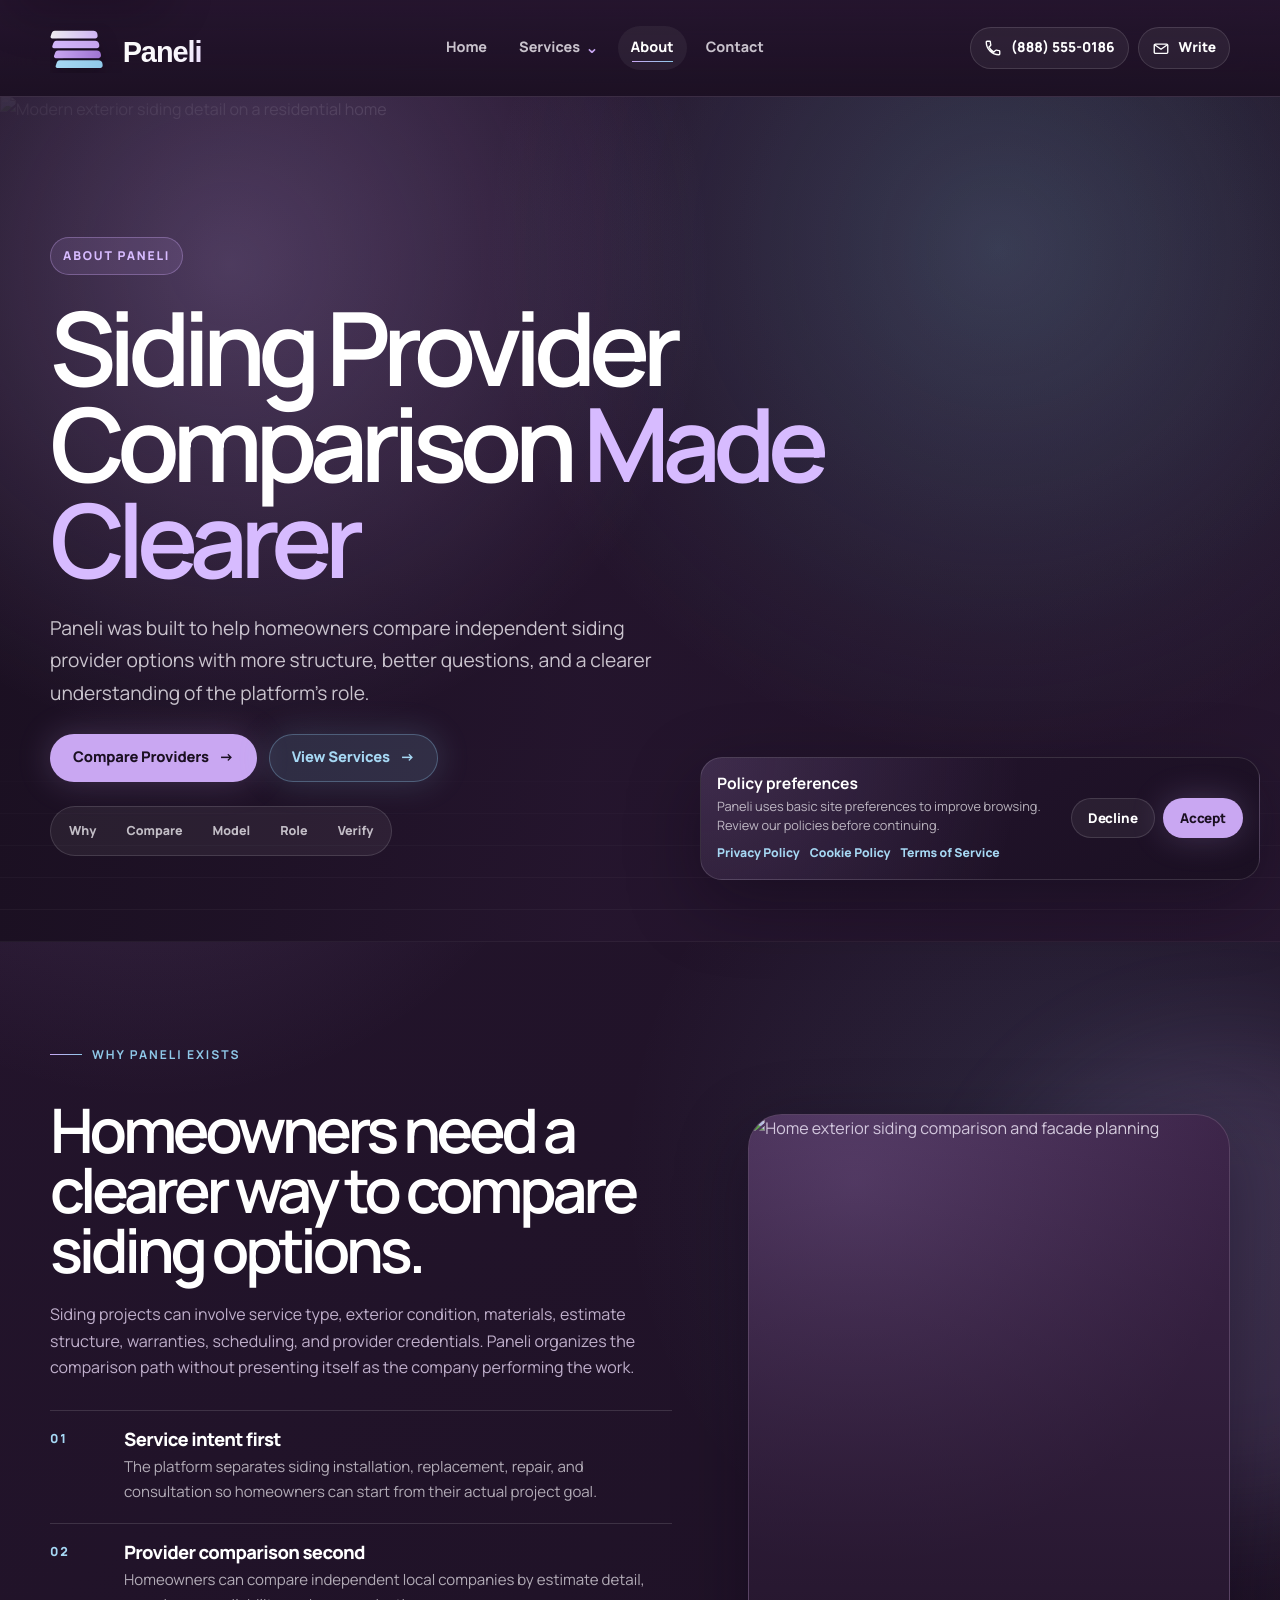
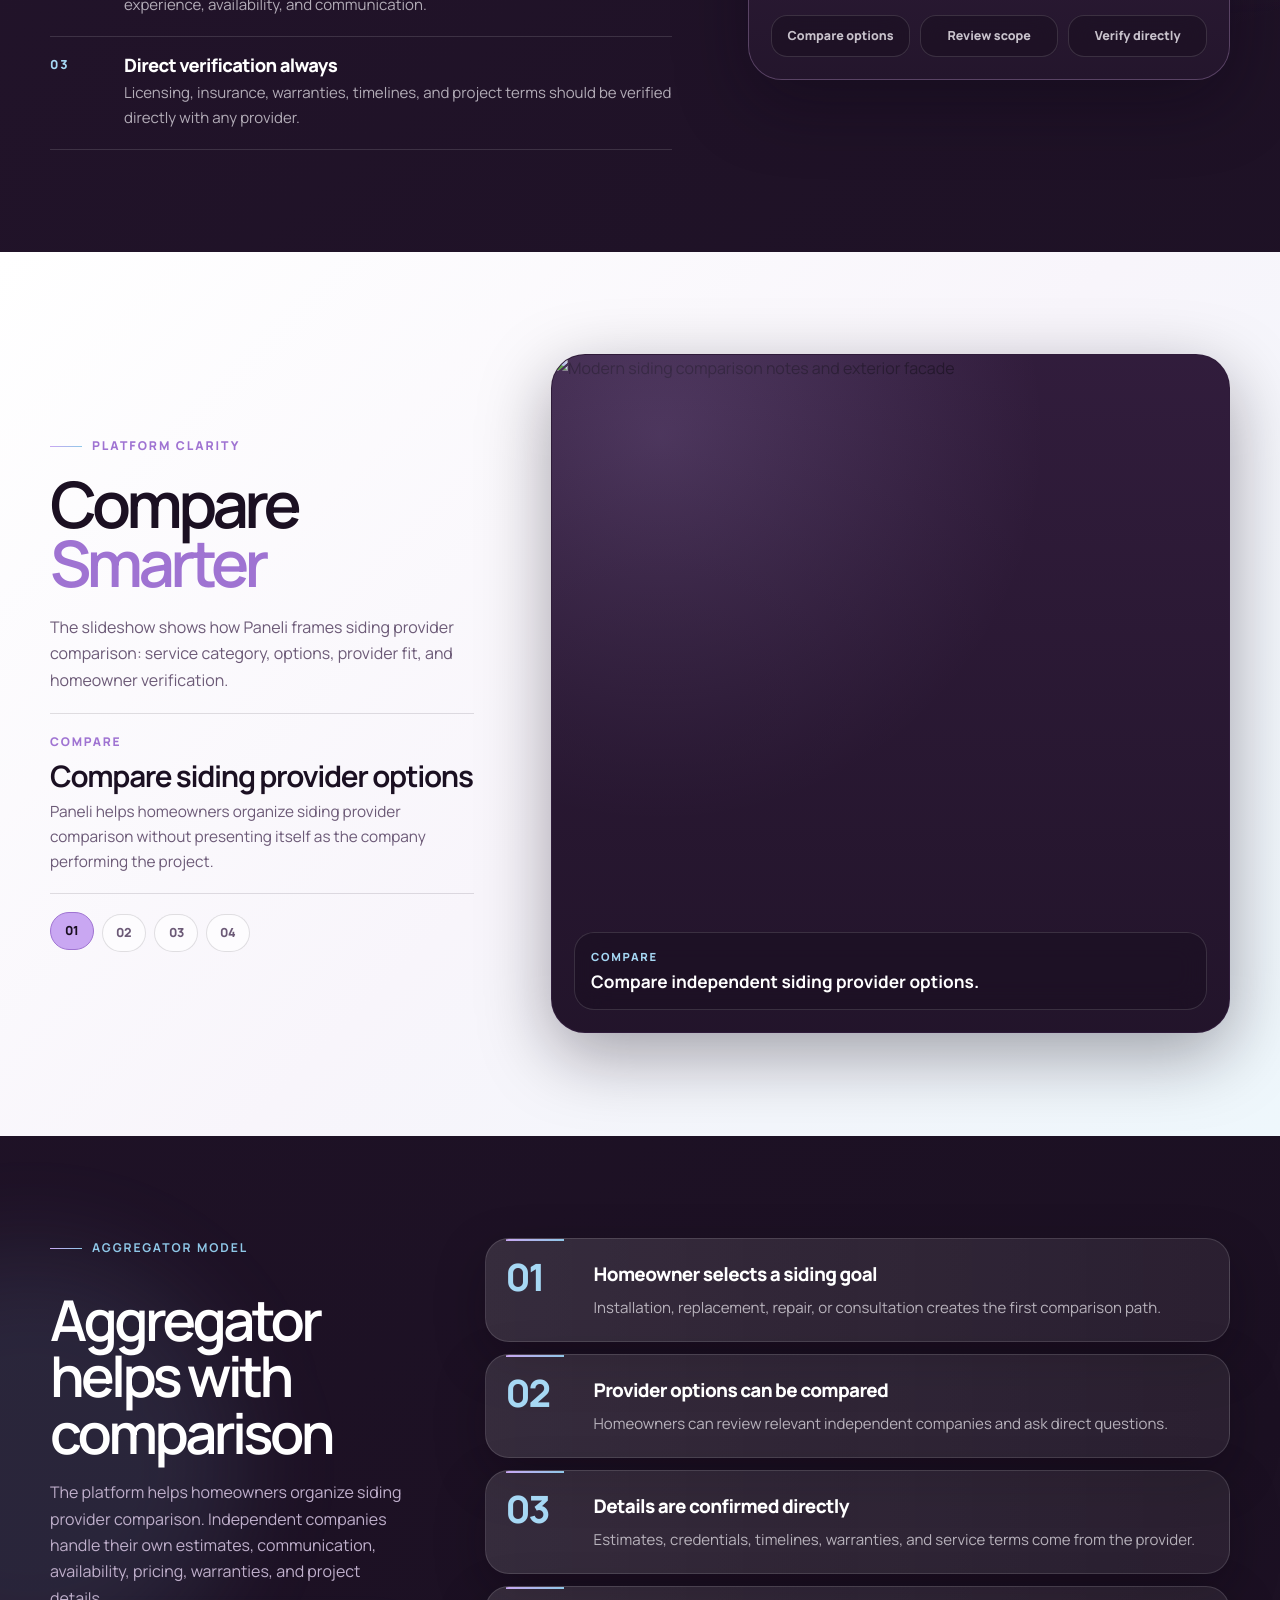
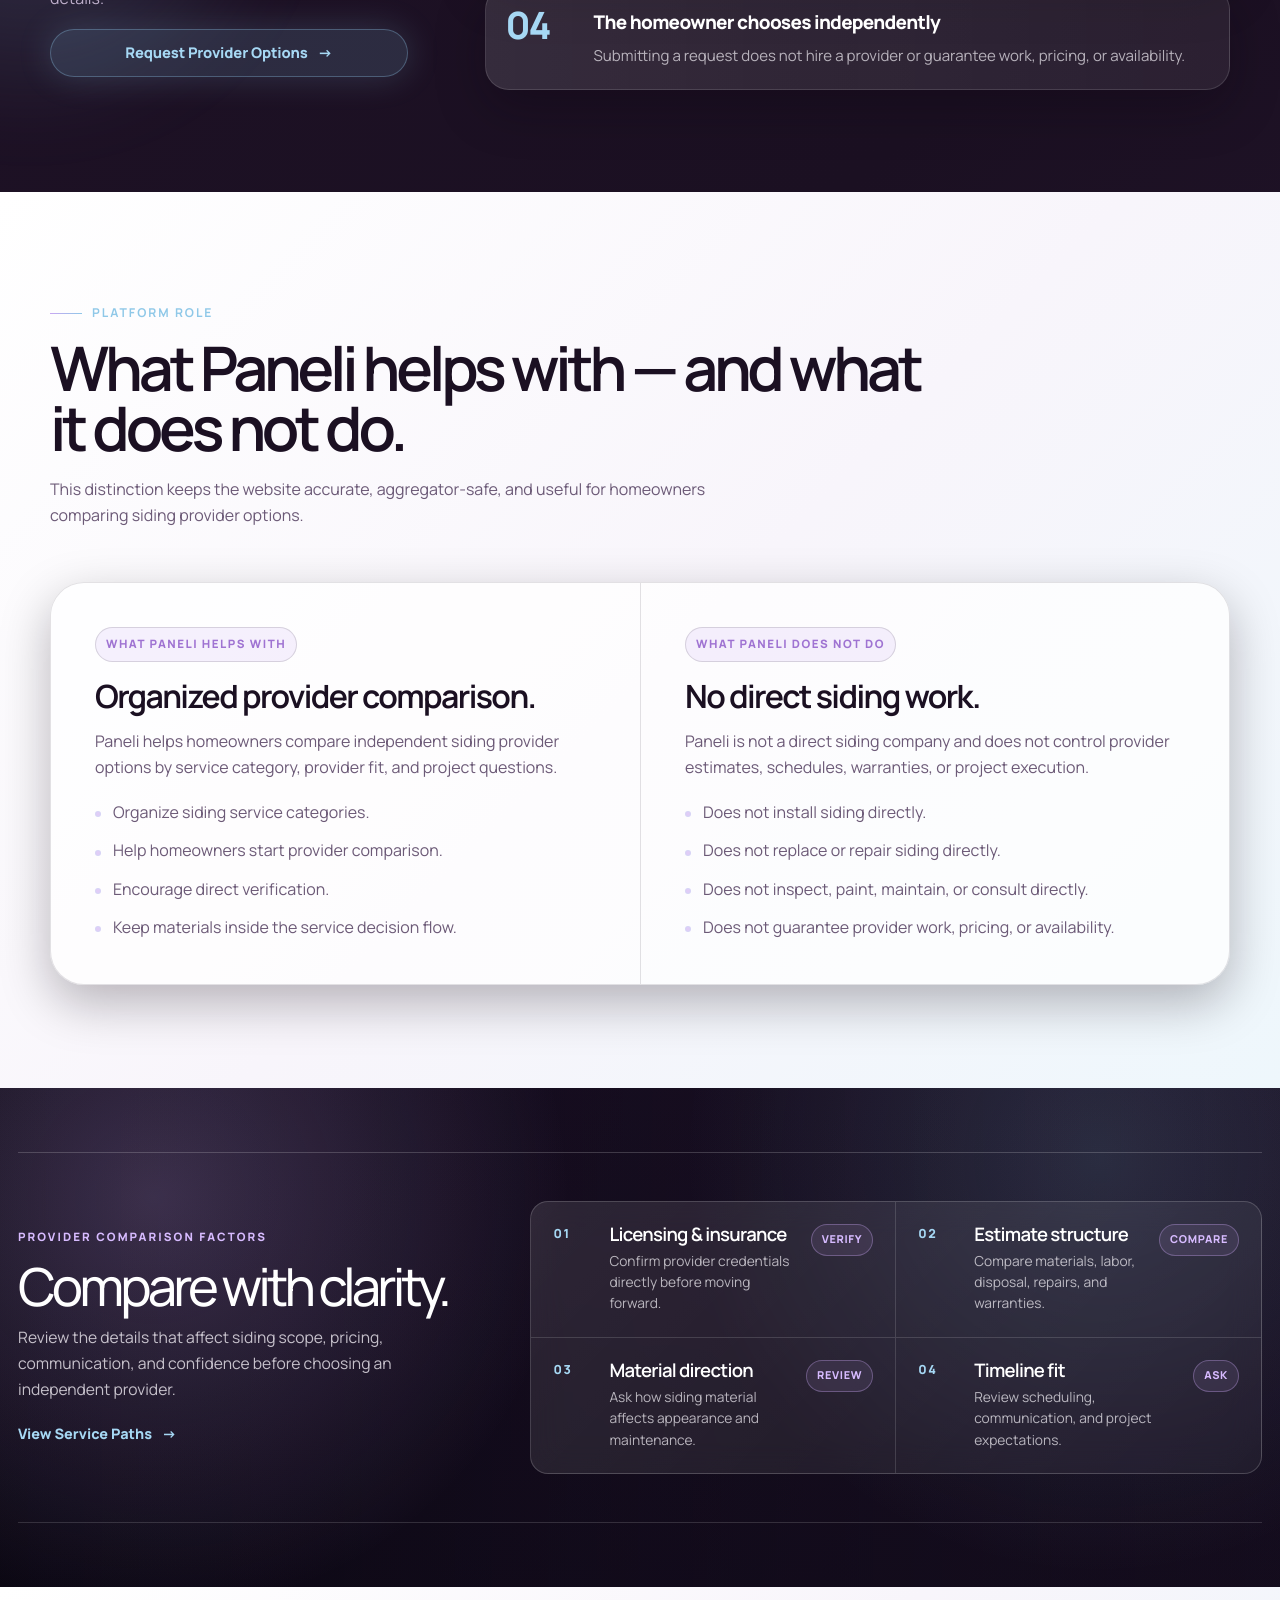
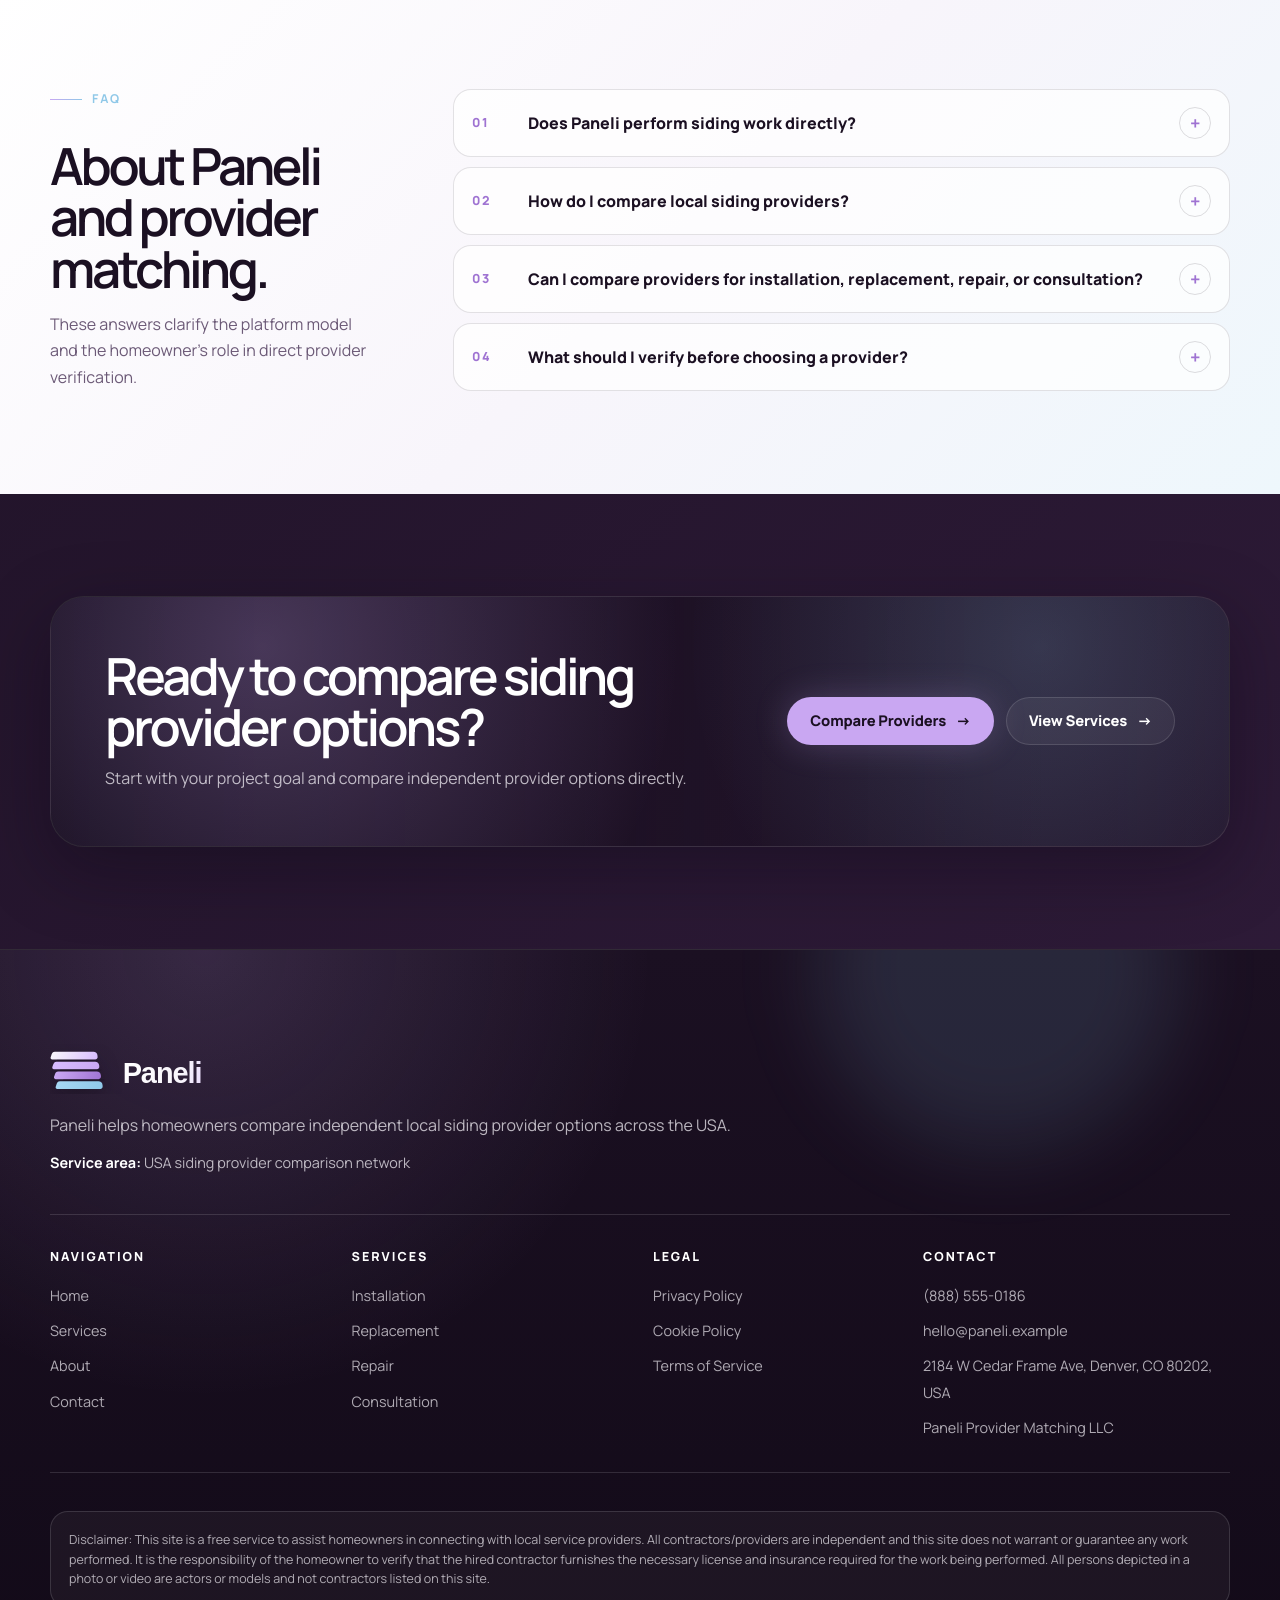
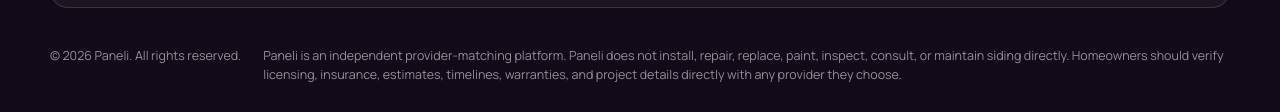
==== commit 72432a2a: "+" ====
--- a/about.html
+++ b/about.html
@@ -229,7 +229,7 @@
                 <div class="aggregator-model__copy">
                     <span class="section__eyebrow">Aggregator model</span>
 
-                    <h2>Paneli is structured around matching, not performing siding work.</h2>
+                    <h2> Aggregator helps with comparison</h2>
 
                     <p>
                         The platform helps homeowners organize siding provider comparison. Independent companies handle
@@ -341,76 +341,66 @@
             </div>
         </section>
 
-        <!-- COMPARISON FACTORS -->
-        <section class="section comparison-factors" id="comparison-factors">
-            <div class="container comparison-factors__layout">
-                <div class="comparison-factors__copy">
-                    <span class="section__eyebrow">Provider comparison factors</span>
-
-                    <h2>What homeowners should compare before choosing.</h2>
-
-                    <p>
-                        Every provider is independent. Homeowners should compare the details that affect project
-                        clarity, communication, and confidence before moving forward.
-                    </p>
-
-                    <a class="btn btn--secondary" href="services.html">
-                        View Service Paths
-                        <span aria-hidden="true">→</span>
-                    </a>
-                </div>
-
-                <div class="comparison-factors__list">
-                    <article class="factor-row">
-                        <span class="factor-row__number">01</span>
-                        <div>
-                            <h3>Licensing and insurance</h3>
-                            <p>
-                                Ask each provider to confirm license and insurance details required for the work being
-                                discussed.
-                            </p>
-                        </div>
-                        <span class="factor-row__tag">Verify</span>
-                    </article>
-
-                    <article class="factor-row">
-                        <span class="factor-row__number">02</span>
-                        <div>
-                            <h3>Estimate structure</h3>
-                            <p>
-                                Review whether materials, labor, trim, disposal, repairs, and warranties are listed
-                                clearly.
-                            </p>
-                        </div>
-                        <span class="factor-row__tag">Compare</span>
-                    </article>
-
-                    <article class="factor-row">
-                        <span class="factor-row__number">03</span>
-                        <div>
-                            <h3>Material direction</h3>
-                            <p>
-                                Ask how vinyl, fiber cement, wood, or metal siding may affect appearance, maintenance,
-                                and scope.
-                            </p>
-                        </div>
-                        <span class="factor-row__tag">Review</span>
-                    </article>
-
-                    <article class="factor-row">
-                        <span class="factor-row__number">04</span>
-                        <div>
-                            <h3>Timeline and communication</h3>
-                            <p>
-                                Compare availability, scheduling expectations, weather considerations, and communication
-                                style.
-                            </p>
-                        </div>
-                        <span class="factor-row__tag">Ask</span>
-                    </article>
-                </div>
-            </div>
-        </section>
+    <!-- COMPARISON FACTORS -->
+    <section class="comparison-factors" id="comparison-factors">
+        <div class="comparison-factors__overlay"></div>
+    
+        <div class="comparison-factors__inner">
+            <div class="comparison-factors__copy">
+                <span class="comparison-factors__eyebrow">Provider comparison factors</span>
+    
+                <h2>Compare with clarity.</h2>
+    
+                <p>
+                    Review the details that affect siding scope, pricing, communication, and confidence before choosing an
+                    independent provider.
+                </p>
+    
+                <a class="comparison-factors__link" href="services.html">
+                    View Service Paths
+                    <span aria-hidden="true">→</span>
+                </a>
+            </div>
+    
+            <div class="comparison-factors__list">
+                <article class="factor-row">
+                    <span class="factor-row__number">01</span>
+                    <div>
+                        <h3>Licensing & insurance</h3>
+                        <p>Confirm provider credentials directly before moving forward.</p>
+                    </div>
+                    <span class="factor-row__tag">Verify</span>
+                </article>
+    
+                <article class="factor-row">
+                    <span class="factor-row__number">02</span>
+                    <div>
+                        <h3>Estimate structure</h3>
+                        <p>Compare materials, labor, disposal, repairs, and warranties.</p>
+                    </div>
+                    <span class="factor-row__tag">Compare</span>
+                </article>
+    
+                <article class="factor-row">
+                    <span class="factor-row__number">03</span>
+                    <div>
+                        <h3>Material direction</h3>
+                        <p>Ask how siding material affects appearance and maintenance.</p>
+                    </div>
+                    <span class="factor-row__tag">Review</span>
+                </article>
+    
+                <article class="factor-row">
+                    <span class="factor-row__number">04</span>
+                    <div>
+                        <h3>Timeline fit</h3>
+                        <p>Review scheduling, communication, and project expectations.</p>
+                    </div>
+                    <span class="factor-row__tag">Ask</span>
+                </article>
+            </div>
+        </div>
+    </section>
 
         <!-- FAQ -->
         <section class="section section--light about-faq">
--- a/css/style.css
+++ b/css/style.css
@@ -141,6 +141,7 @@
 body {
     min-width: 320px;
     margin: 0;
+    padding-top: var(--header-height);
     overflow-x: clip;
     background:
         radial-gradient(circle at 12% 10%, rgba(201, 167, 242, 0.16), transparent 28rem),
@@ -482,24 +483,39 @@
     transform: scaleX(1);
 }
 
-/* ==================================================
-   HEADER
-================================================== */
+
+
+[data-site-header] {
+    position: fixed;
+    top: 0;
+    left: 0;
+    right: 0;
+    z-index: 5000;
+}
 
 .site-header {
-    position: sticky;
-    top: 0;
-    z-index: 1000;
+    position: relative;
+    z-index: 1;
     min-height: var(--header-height);
     border-bottom: 1px solid rgba(255, 255, 255, 0.1);
     background:
         linear-gradient(180deg, rgba(37, 21, 46, 0.92), rgba(27, 16, 34, 0.82));
     backdrop-filter: blur(18px);
+    -webkit-backdrop-filter: blur(18px);
     transition:
         min-height 180ms ease,
         background 180ms ease,
         border-color 180ms ease,
         box-shadow 180ms ease;
+}
+
+[data-site-header] .site-header {
+    width: 100%;
+}
+
+main {
+    position: relative;
+    z-index: 1;
 }
 
 .site-header.is-scrolled {
@@ -1426,8 +1442,11 @@
     border: 1px solid var(--color-line);
     border-radius: var(--radius-xl);
     background:
-        linear-gradient(90deg, rgba(27, 16, 34, 0.94), rgba(37, 21, 46, 0.8)),
-        var(--cta-image, none);
+        linear-gradient(90deg,
+            rgba(15, 8, 22, 0.92) 0%,
+            rgba(27, 16, 34, 0.78) 46%,
+            rgba(27, 16, 34, 0.52) 100%),
+        var(--cta-image, url("../assets/images/cta-siding-exterior.jpg"));
     background-position: center;
     background-size: cover;
     padding: clamp(28px, 5vw, 54px);
@@ -1439,8 +1458,8 @@
     inset: 0;
     z-index: -1;
     background:
-        radial-gradient(circle at 18% 20%, rgba(201, 167, 242, 0.24), transparent 26rem),
-        radial-gradient(circle at 84% 20%, rgba(143, 200, 232, 0.18), transparent 22rem);
+        radial-gradient(circle at 18% 20%, rgba(201, 167, 242, 0.28), transparent 26rem),
+        radial-gradient(circle at 84% 20%, rgba(143, 200, 232, 0.2), transparent 22rem);
     content: "";
 }
 
@@ -1774,21 +1793,7 @@
     gap: 10px;
 }
 
-.estimate-strip {
-    display: grid;
-    grid-template-columns: repeat(4, minmax(0, 1fr));
-    overflow: hidden;
-    border: 1px solid var(--color-line);
-    border-radius: var(--radius-lg);
-    background: rgba(255, 255, 255, 0.055);
-}
-
-.estimate-strip__item {
-    position: relative;
-    min-height: 150px;
-    border-right: 1px solid var(--color-line);
-    padding: 22px;
-}
+
 
 .estimate-strip__item:last-child {
     border-right: 0;
@@ -1967,6 +1972,10 @@
 
 @media (max-width: 680px) {
 
+    body {
+        padding-top: 68px;
+    }
+
     .container,
     .container-wide {
         width: min(calc(100% - 28px), var(--container));
@@ -2141,4 +2150,130 @@
         animation-duration: 0.001ms !important;
         animation-iteration-count: 1 !important;
     }
-}+}
+/* ==================================================
+   STABLE LOGO HEADER
+================================================== */
+
+:root {
+    --header-height: 96px;
+}
+
+body {
+    padding-top: var(--header-height);
+}
+
+[data-site-header] {
+    position: fixed;
+    top: 0;
+    left: 0;
+    right: 0;
+    z-index: 5000;
+}
+
+.site-header {
+    min-height: var(--header-height);
+    background:
+        linear-gradient(180deg, rgba(37, 21, 46, 0.92), rgba(27, 16, 34, 0.82));
+    backdrop-filter: blur(18px);
+    -webkit-backdrop-filter: blur(18px);
+    transition:
+        background 180ms ease,
+        border-color 180ms ease,
+        box-shadow 180ms ease;
+}
+
+.site-header__inner {
+    min-height: var(--header-height);
+}
+
+.site-header.is-scrolled {
+    min-height: var(--header-height);
+    border-color: rgba(255, 255, 255, 0.16);
+    background:
+        linear-gradient(180deg, rgba(27, 16, 34, 0.96), rgba(27, 16, 34, 0.9));
+    box-shadow: 0 14px 50px rgba(6, 2, 10, 0.32);
+}
+
+.site-header.is-scrolled .site-header__inner {
+    min-height: var(--header-height);
+}
+
+.brand-link {
+    gap: 0 !important;
+}
+
+.brand-link__text {
+    display: none !important;
+}
+
+.brand-link__mark {
+    width: 190px !important;
+    height: 58px !important;
+    flex: 0 0 190px !important;
+    transition:
+        transform 220ms ease,
+        filter 220ms ease;
+}
+
+.brand-link__mark img {
+    width: 190px !important;
+    height: 58px !important;
+    max-width: none !important;
+    object-fit: contain !important;
+    transition:
+        filter 220ms ease,
+        opacity 220ms ease;
+}
+
+/* ВАЖНО: при скролле НЕ уменьшаем логотип */
+.site-header.is-scrolled .brand-link__mark,
+.site-header.is-scrolled .brand-link__mark img {
+    width: 190px !important;
+    height: 58px !important;
+    flex-basis: 190px !important;
+}
+
+.brand-link:hover .brand-link__mark {
+    transform: translateY(-1px) scale(1.025);
+    filter:
+        drop-shadow(0 0 12px rgba(201, 167, 242, 0.42)) drop-shadow(0 0 18px rgba(143, 200, 232, 0.24));
+}
+
+.brand-link:hover .brand-link__mark img {
+    filter:
+        brightness(1.14) saturate(1.24) hue-rotate(10deg);
+}
+
+.brand-link:focus-visible .brand-link__mark {
+    transform: translateY(-1px) scale(1.025);
+    filter:
+        drop-shadow(0 0 12px rgba(201, 167, 242, 0.45)) drop-shadow(0 0 20px rgba(143, 200, 232, 0.28));
+}
+
+@media (max-width: 680px) {
+    :root {
+        --header-height: 78px;
+    }
+
+    body {
+        padding-top: var(--header-height);
+    }
+
+    .site-header,
+    .site-header__inner,
+    .site-header.is-scrolled,
+    .site-header.is-scrolled .site-header__inner {
+        min-height: var(--header-height);
+    }
+
+    .brand-link__mark,
+    .brand-link__mark img,
+    .site-header.is-scrolled .brand-link__mark,
+    .site-header.is-scrolled .brand-link__mark img {
+        width: 138px !important;
+        height: 42px !important;
+        flex-basis: 138px !important;
+    }
+}
+
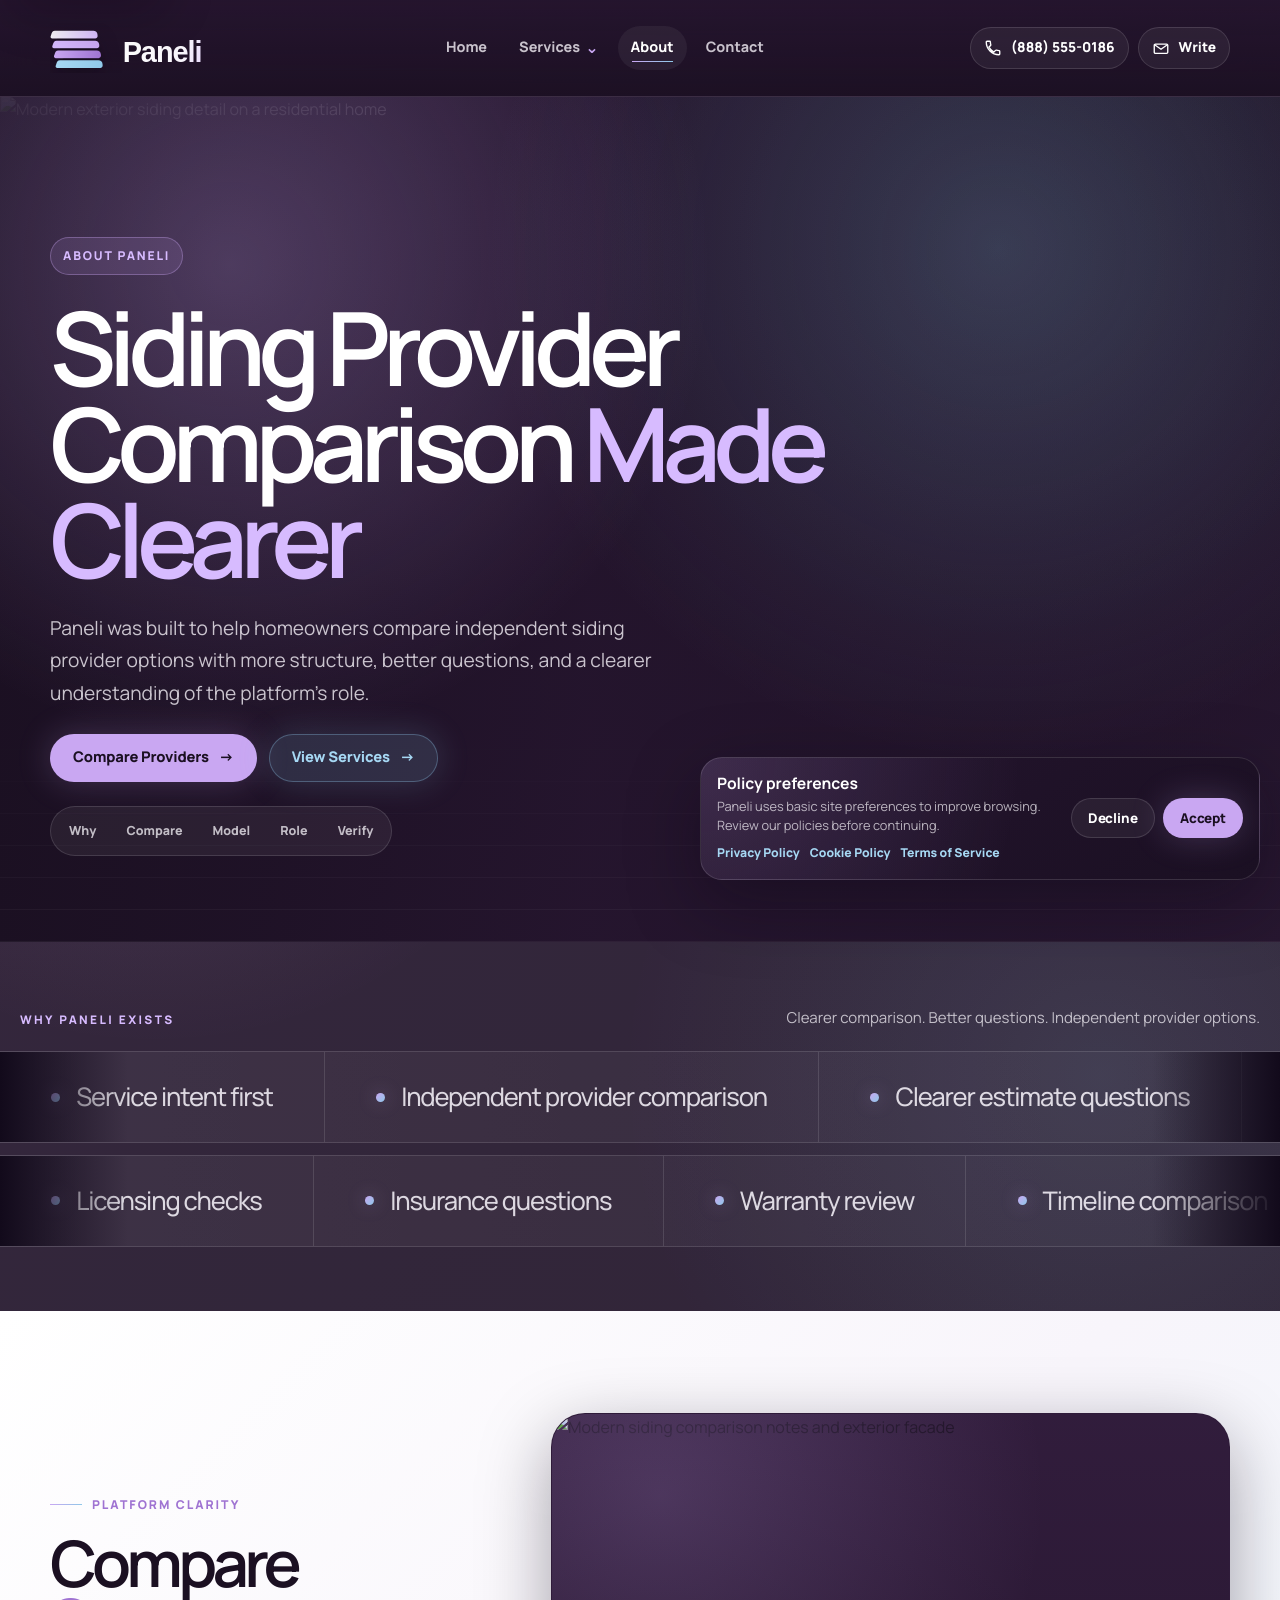
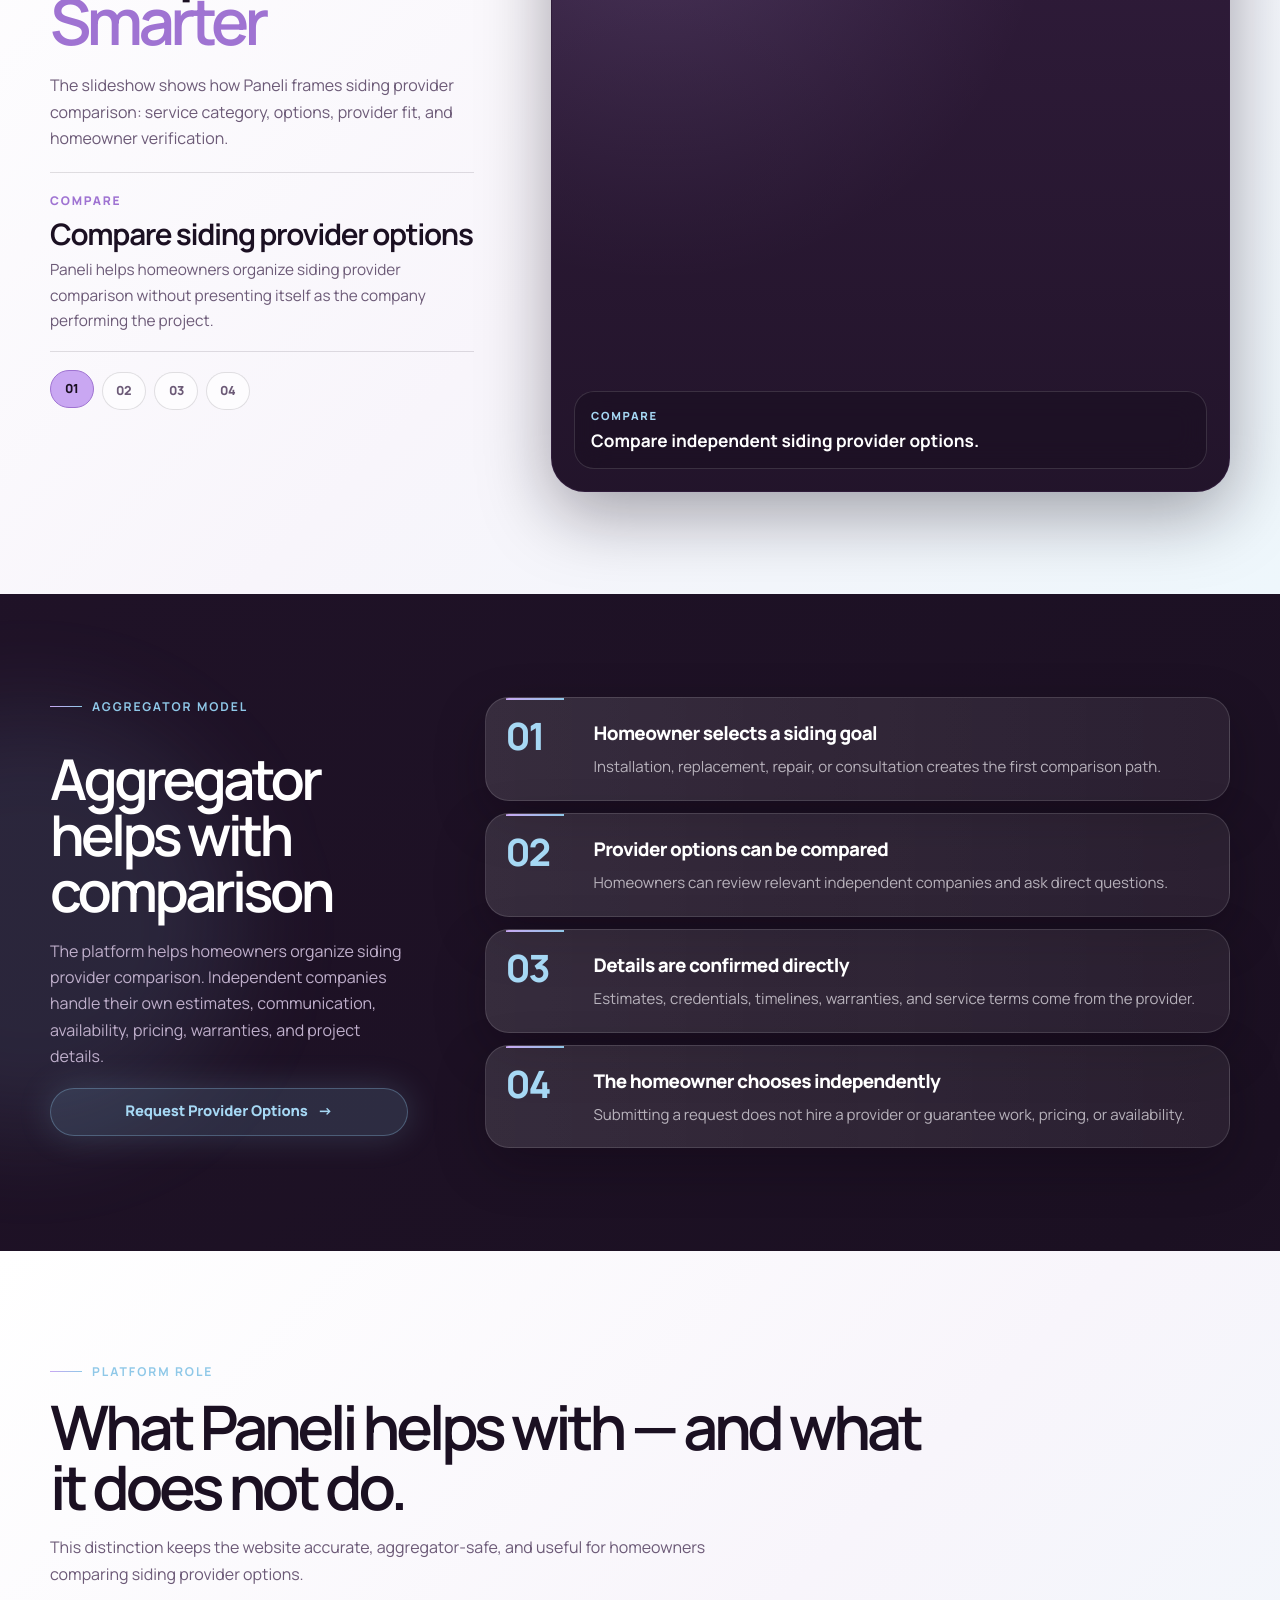
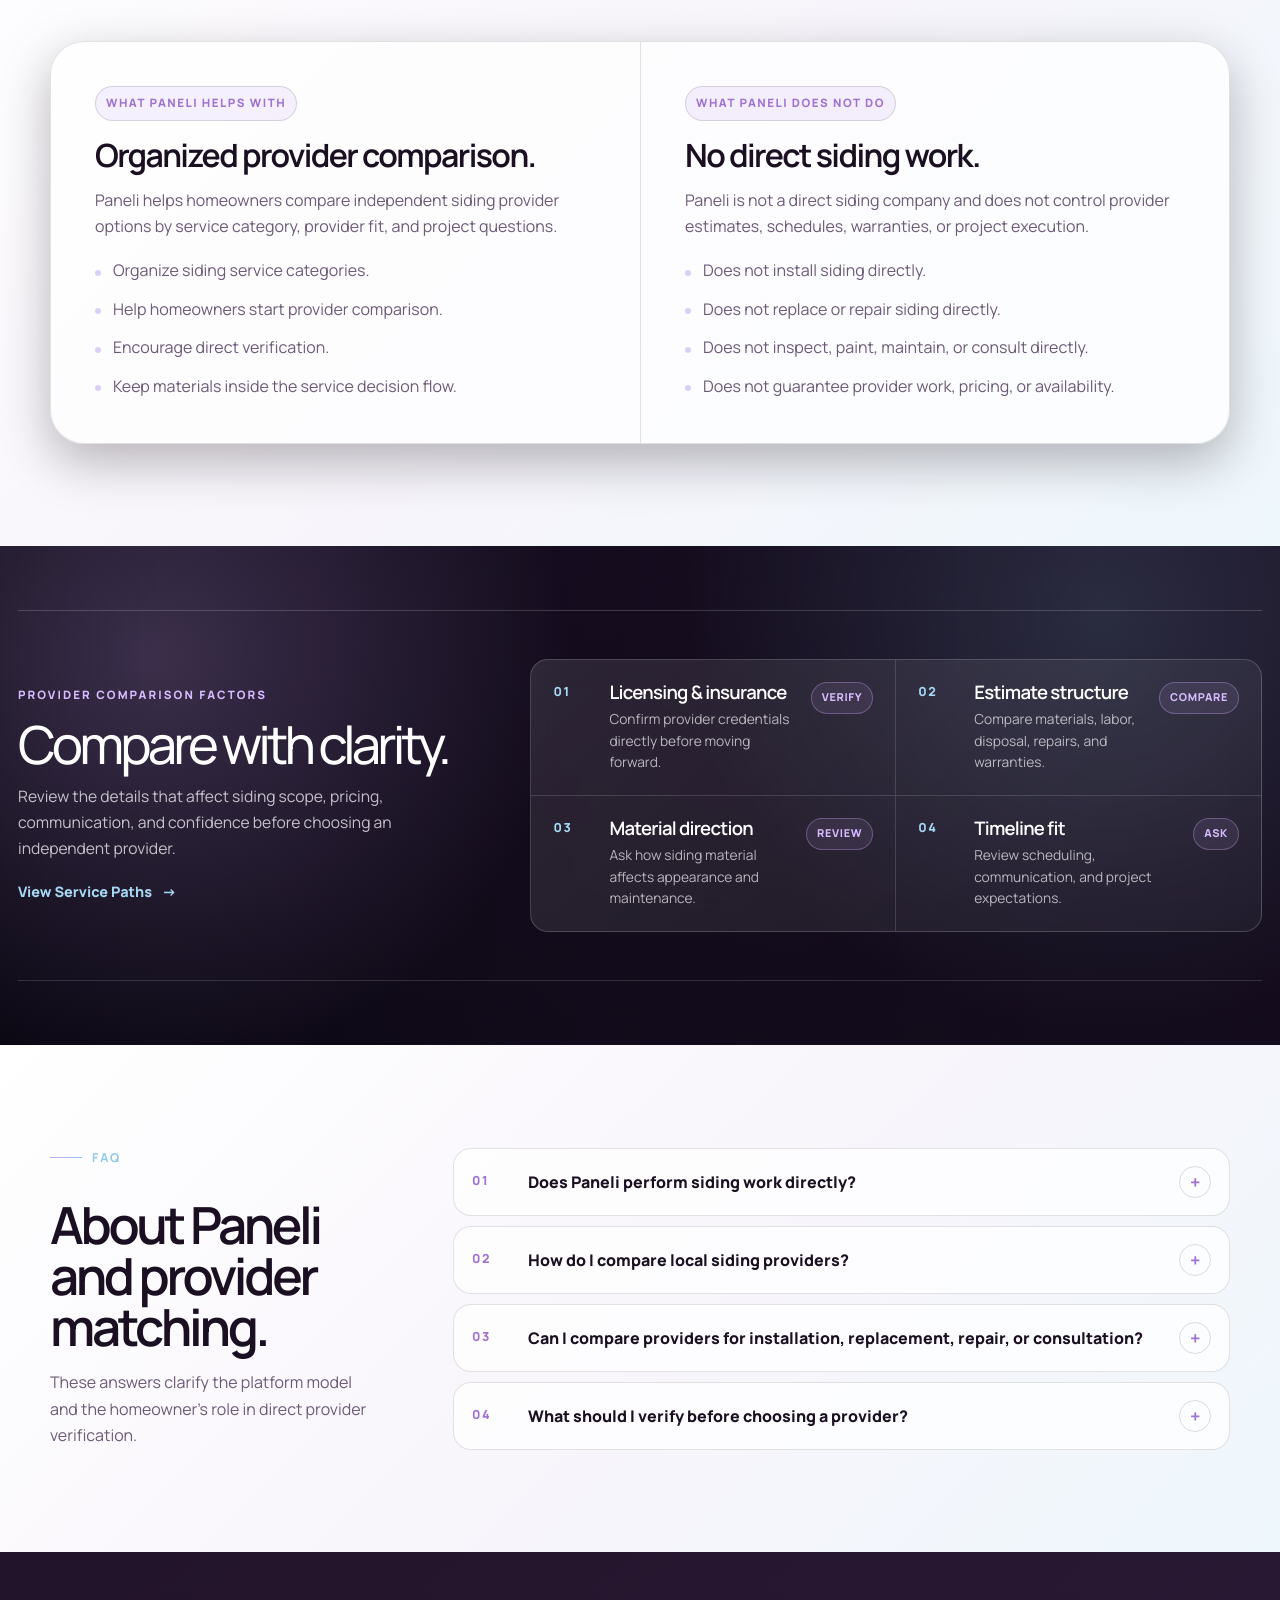
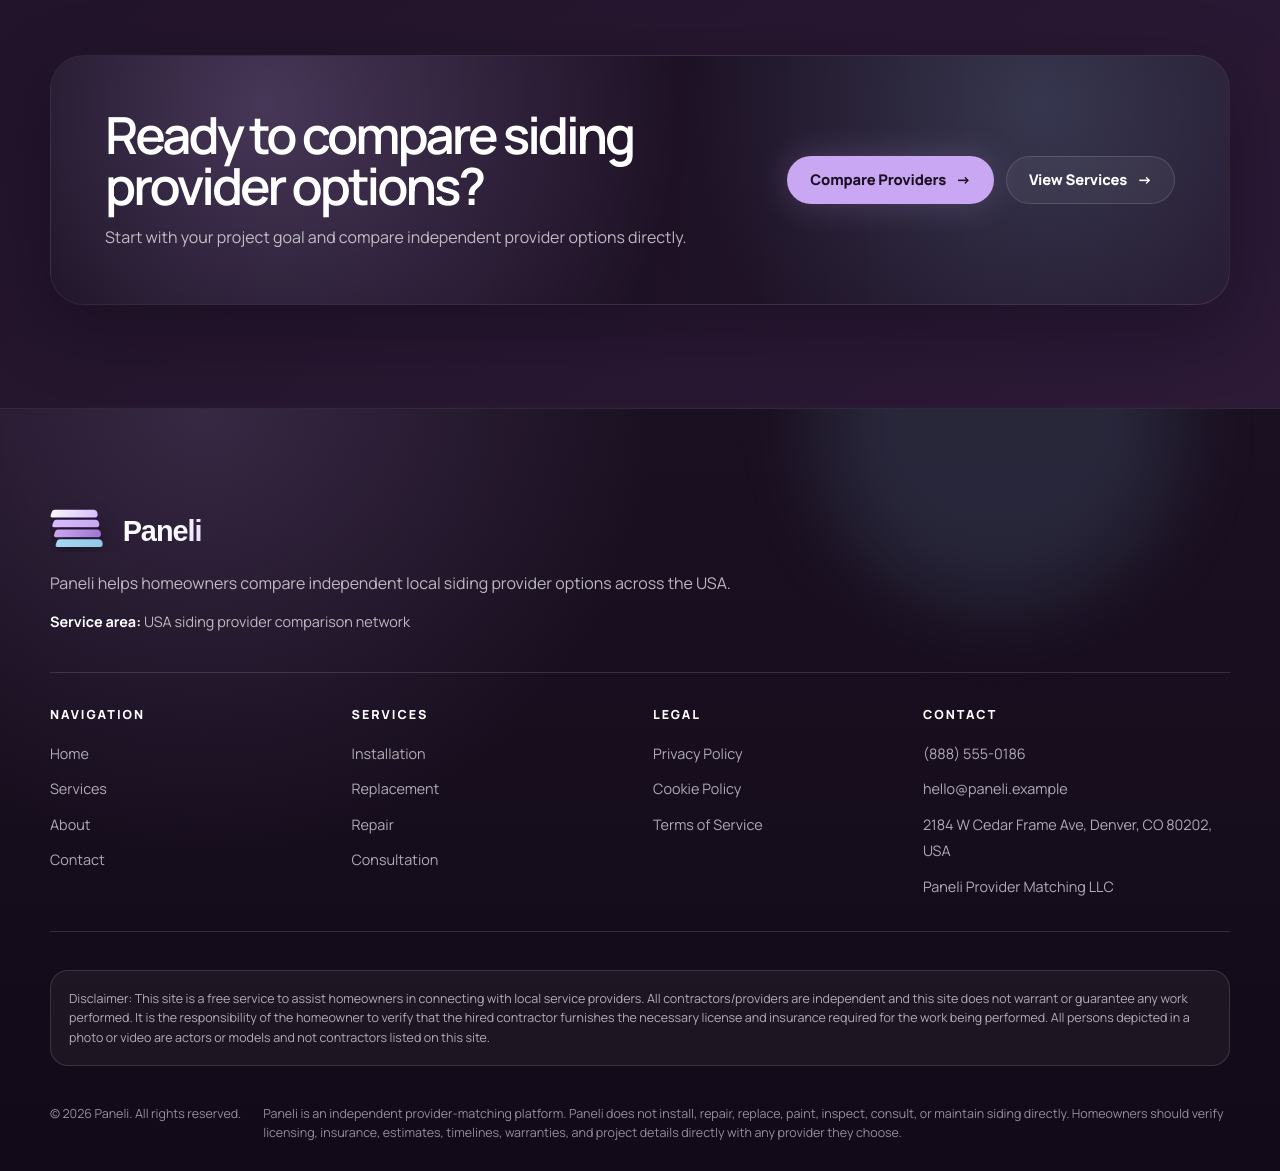
==== commit da9af553: "+" ====
--- a/about.html
+++ b/about.html
@@ -68,68 +68,65 @@
             </div>
         </section>
 
-        <!-- WHY PANELI EXISTS -->
-        <section class="section why-paneli" id="why-paneli">
-            <div class="container why-paneli__layout">
-                <div class="why-paneli__copy">
-                    <span class="section__eyebrow">Why Paneli exists</span>
-
-                    <h2>Homeowners need a clearer way to compare siding options.</h2>
-
-                    <p>
-                        Siding projects can involve service type, exterior condition, materials, estimate structure,
-                        warranties, scheduling, and provider credentials. Paneli organizes the comparison path without
-                        presenting itself as the company performing the work.
-                    </p>
-
-                    <div class="why-paneli__points">
-                        <article class="why-paneli__point">
-                            <span>01</span>
-                            <div>
-                                <h3>Service intent first</h3>
-                                <p>
-                                    The platform separates siding installation, replacement, repair, and consultation so
-                                    homeowners can start from their actual project goal.
-                                </p>
-                            </div>
-                        </article>
-
-                        <article class="why-paneli__point">
-                            <span>02</span>
-                            <div>
-                                <h3>Provider comparison second</h3>
-                                <p>
-                                    Homeowners can compare independent local companies by estimate detail, experience,
-                                    availability, and communication.
-                                </p>
-                            </div>
-                        </article>
-
-                        <article class="why-paneli__point">
-                            <span>03</span>
-                            <div>
-                                <h3>Direct verification always</h3>
-                                <p>
-                                    Licensing, insurance, warranties, timelines, and project terms should be verified
-                                    directly with any provider.
-                                </p>
-                            </div>
-                        </article>
-                    </div>
-                </div>
-
-                <div class="why-paneli__visual">
-                    <img src="./assets/images/about-slide-compare.jpg"
-                        alt="Home exterior siding comparison and facade planning" loading="lazy">
-
-                    <div class="why-paneli__badge">
-                        <span>Compare options</span>
-                        <span>Review scope</span>
-                        <span>Verify directly</span>
-                    </div>
-                </div>
-            </div>
-        </section>
+    <!-- WHY PANELI EXISTS / BENEFITS MARQUEE -->
+    <section class="why-paneli-marquee" id="why-paneli" aria-label="Paneli platform advantages">
+        <div class="why-paneli-marquee__top">
+            <span>Why Paneli exists</span>
+            <p>Clearer comparison. Better questions. Independent provider options.</p>
+        </div>
+    
+        <div class="why-paneli-marquee__viewport">
+            <div class="why-paneli-marquee__track">
+                <div class="why-paneli-marquee__group">
+                    <span>Service intent first</span>
+                    <span>Independent provider comparison</span>
+                    <span>Clearer estimate questions</span>
+                    <span>No direct contractor claims</span>
+                    <span>Homeowner verification reminders</span>
+                    <span>Installation, replacement, repair, consultation</span>
+                    <span>Compare scope before choosing</span>
+                    <span>Provider fit clarity</span>
+                </div>
+    
+                <div class="why-paneli-marquee__group" aria-hidden="true">
+                    <span>Service intent first</span>
+                    <span>Independent provider comparison</span>
+                    <span>Clearer estimate questions</span>
+                    <span>No direct contractor claims</span>
+                    <span>Homeowner verification reminders</span>
+                    <span>Installation, replacement, repair, consultation</span>
+                    <span>Compare scope before choosing</span>
+                    <span>Provider fit clarity</span>
+                </div>
+            </div>
+        </div>
+    
+        <div class="why-paneli-marquee__viewport why-paneli-marquee__viewport--reverse">
+            <div class="why-paneli-marquee__track why-paneli-marquee__track--reverse">
+                <div class="why-paneli-marquee__group">
+                    <span>Licensing checks</span>
+                    <span>Insurance questions</span>
+                    <span>Warranty review</span>
+                    <span>Timeline comparison</span>
+                    <span>Material direction</span>
+                    <span>Estimate structure</span>
+                    <span>Local provider options</span>
+                    <span>Homeowner decision control</span>
+                </div>
+    
+                <div class="why-paneli-marquee__group" aria-hidden="true">
+                    <span>Licensing checks</span>
+                    <span>Insurance questions</span>
+                    <span>Warranty review</span>
+                    <span>Timeline comparison</span>
+                    <span>Material direction</span>
+                    <span>Estimate structure</span>
+                    <span>Local provider options</span>
+                    <span>Homeowner decision control</span>
+                </div>
+            </div>
+        </div>
+    </section>
 
         <!-- ABOUT SLIDESHOW -->
         <section class="section section--light about-slideshow" id="about-slideshow" data-about-slideshow>
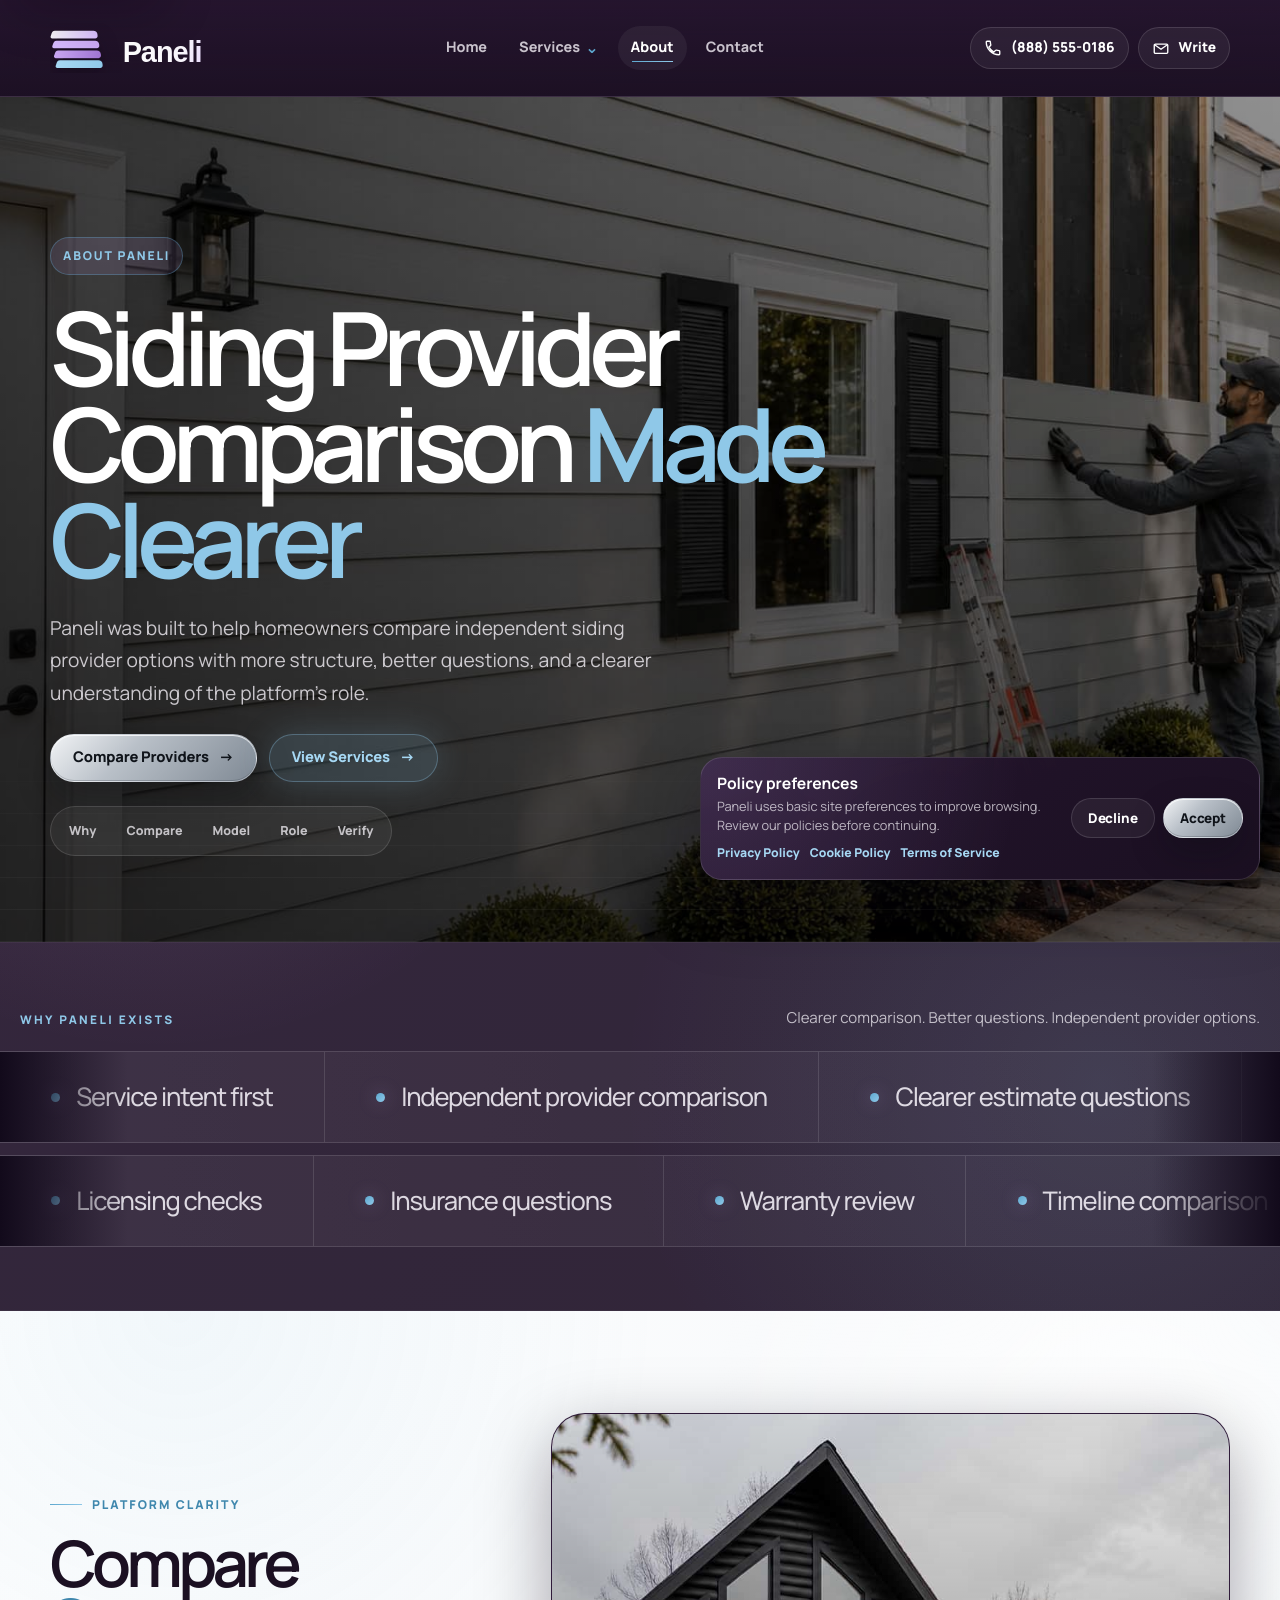
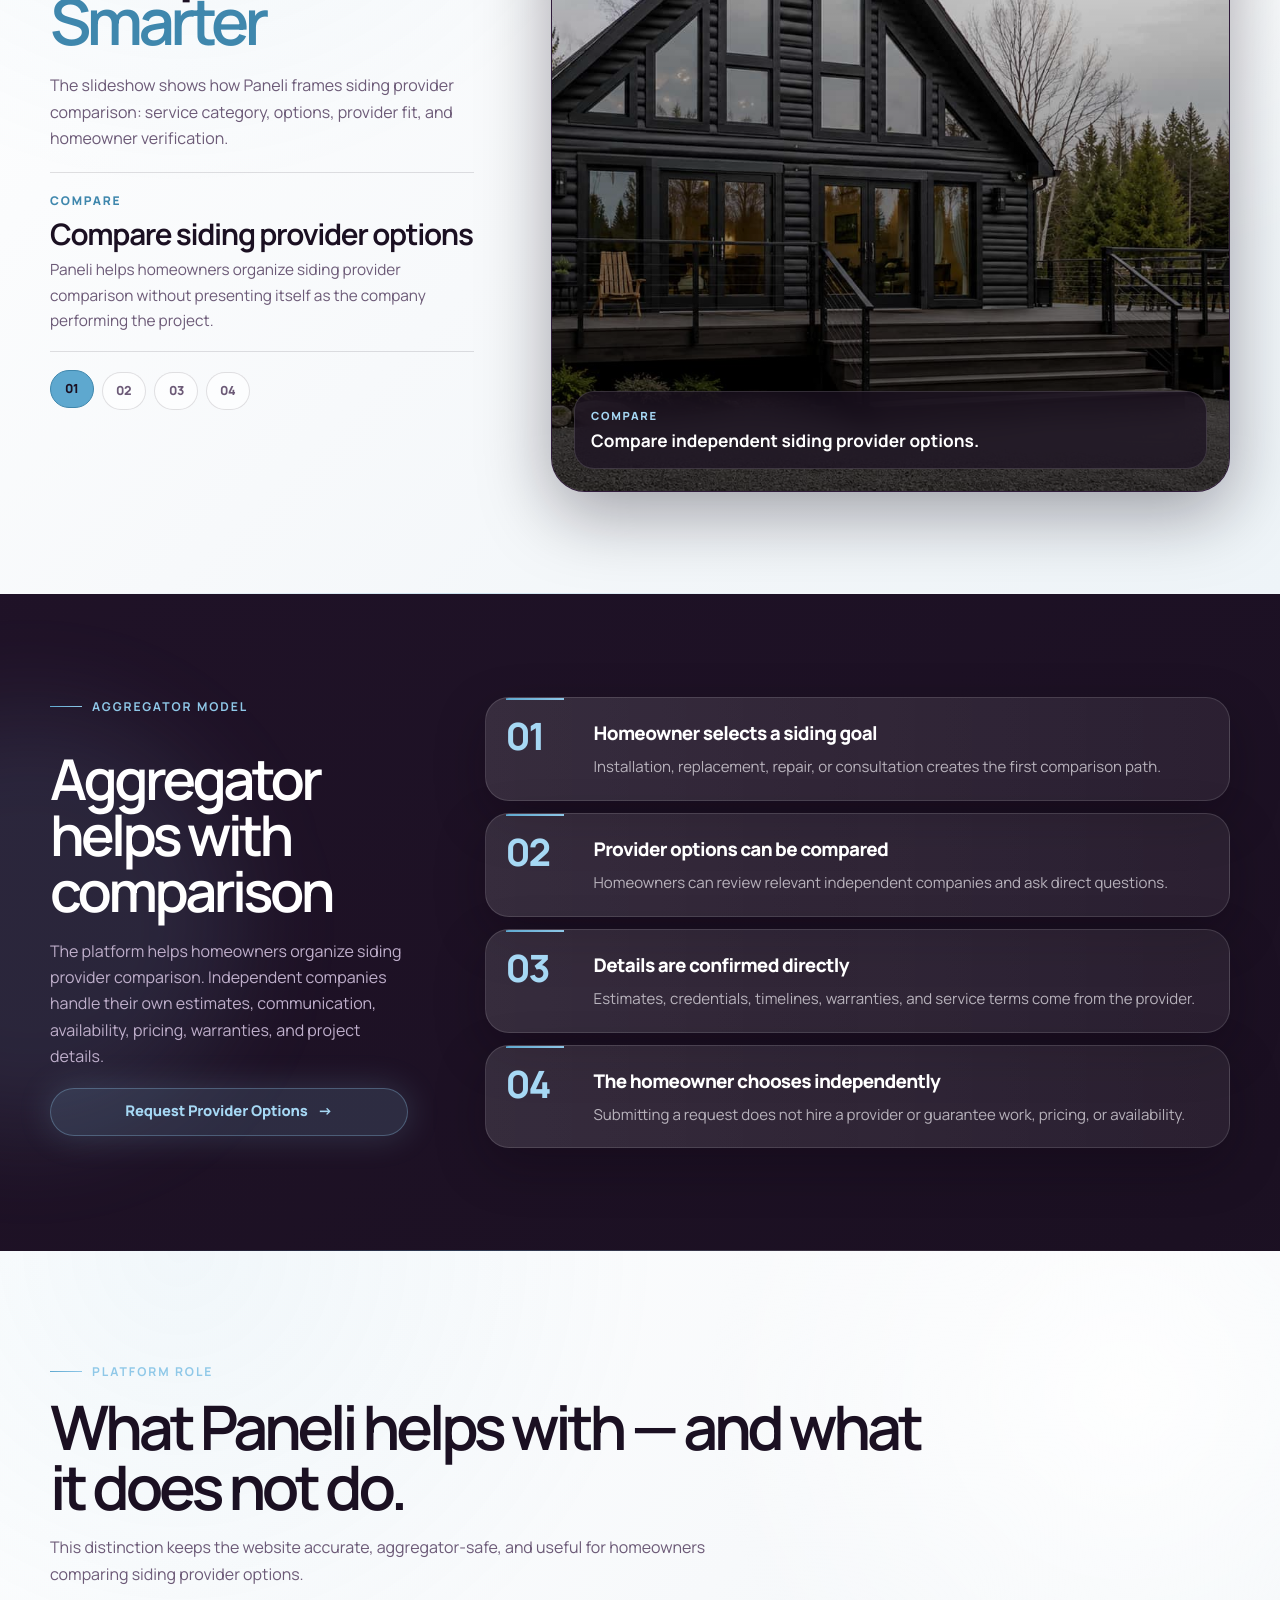
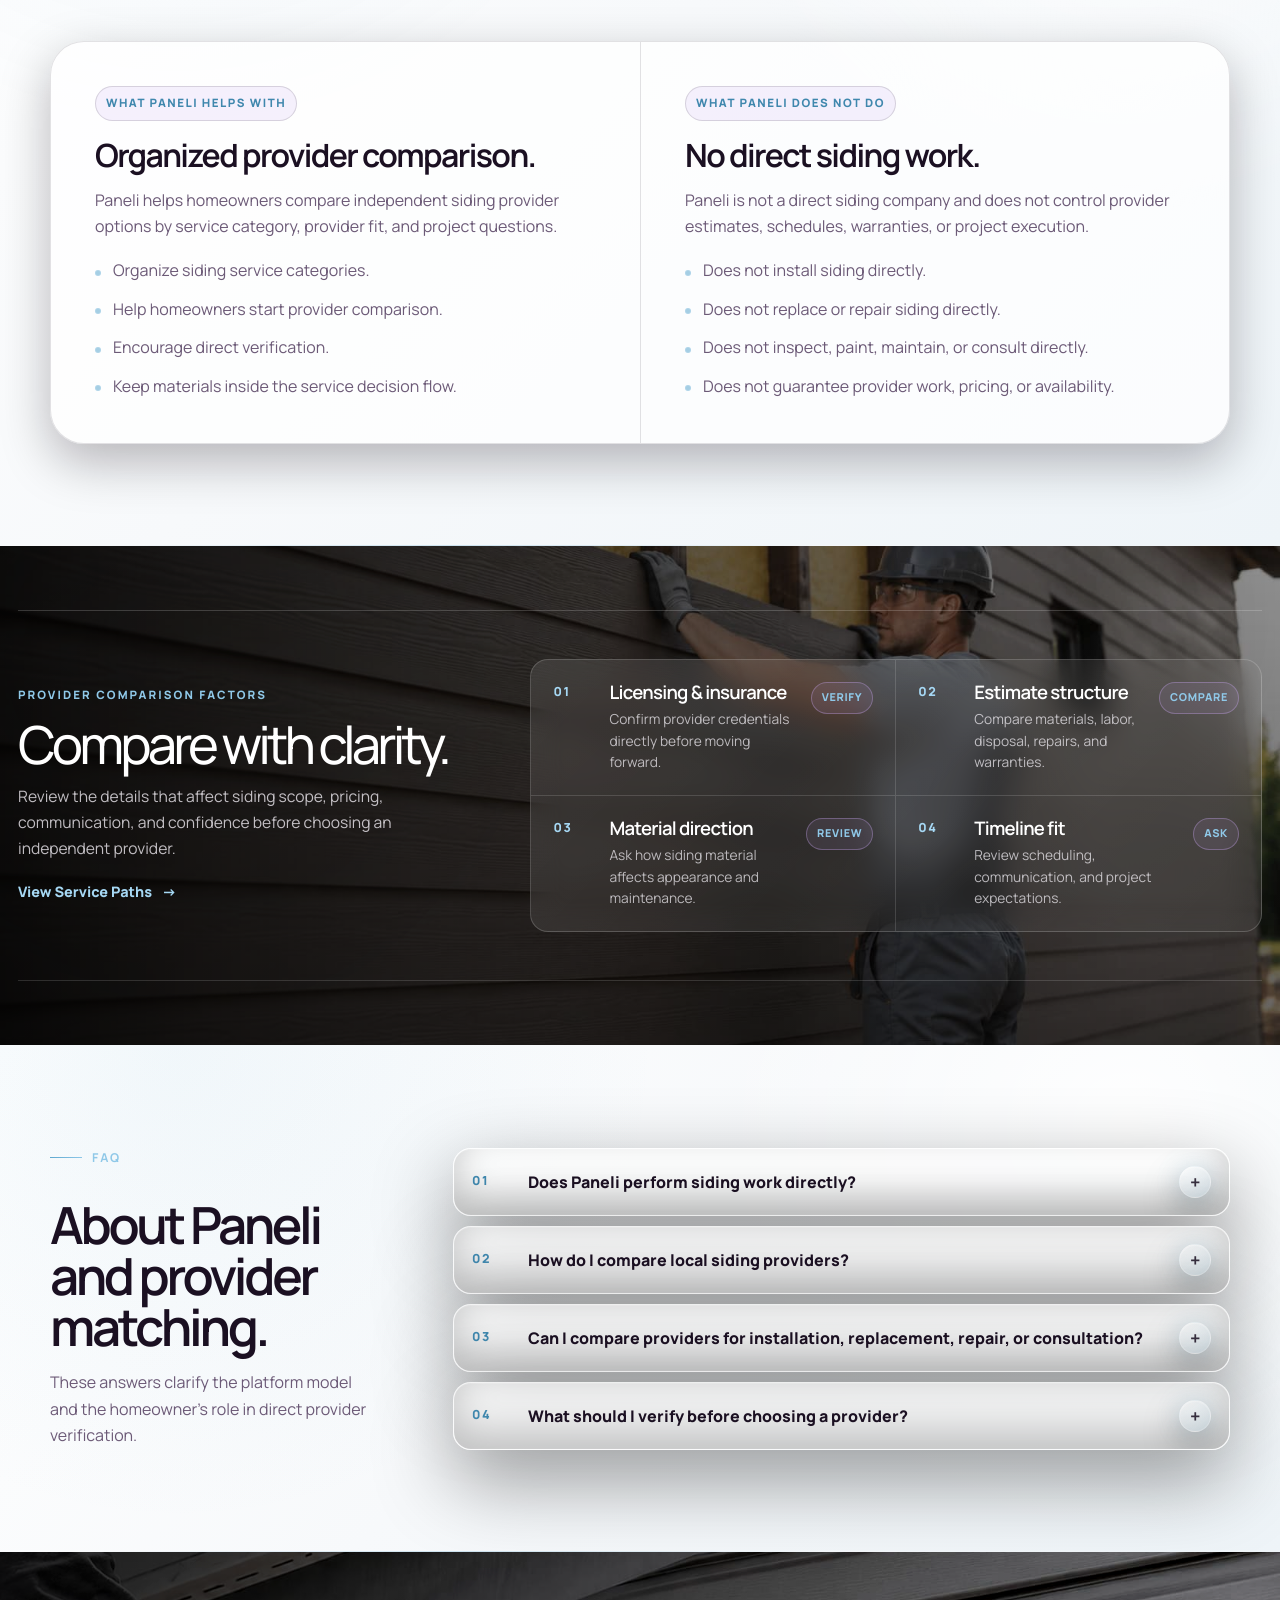
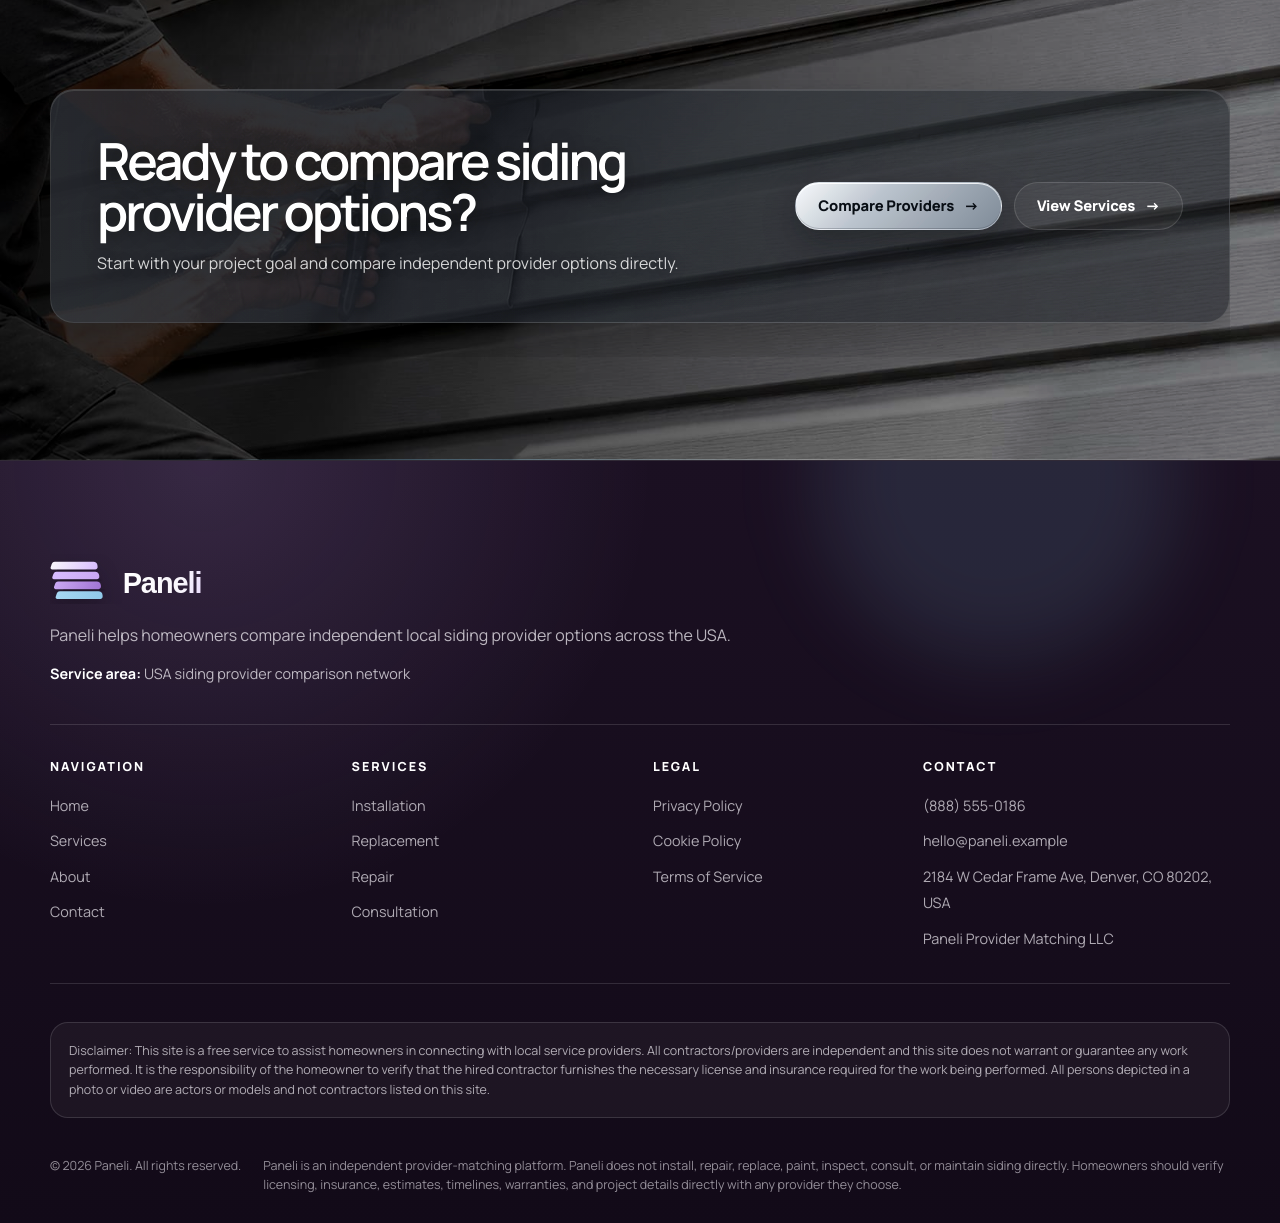
==== commit 18e82e90: "+" ====
--- a/about.html
+++ b/about.html
@@ -22,7 +22,7 @@
     <div data-site-header></div>
 
     <main id="main">
-        <!-- HERO -->
+        
         <section class="page-hero about-hero">
             <div class="page-hero__media">
                 <img src="./assets/images/hero-about-siding.jpg"
@@ -68,7 +68,7 @@
             </div>
         </section>
 
-    <!-- WHY PANELI EXISTS / BENEFITS MARQUEE -->
+    
     <section class="why-paneli-marquee" id="why-paneli" aria-label="Paneli platform advantages">
         <div class="why-paneli-marquee__top">
             <span>Why Paneli exists</span>
@@ -128,7 +128,7 @@
         </div>
     </section>
 
-        <!-- ABOUT SLIDESHOW -->
+        
         <section class="section section--light about-slideshow" id="about-slideshow" data-about-slideshow>
             <div class="container about-slideshow__layout">
                 <div class="about-slideshow__copy">
@@ -220,7 +220,7 @@
             </div>
         </section>
 
-        <!-- AGGREGATOR MODEL -->
+        
         <section class="section aggregator-model" id="aggregator-model">
             <div class="container aggregator-model__layout">
                 <div class="aggregator-model__copy">
@@ -284,7 +284,7 @@
             </div>
         </section>
 
-        <!-- WHAT WE DO / DO NOT DO -->
+        
         <section class="section section--light about-do-not" id="do-not-do">
             <div class="container">
                 <div class="about-do-not__header">
@@ -338,7 +338,7 @@
             </div>
         </section>
 
-    <!-- COMPARISON FACTORS -->
+    
     <section class="comparison-factors" id="comparison-factors">
         <div class="comparison-factors__overlay"></div>
     
@@ -399,7 +399,7 @@
         </div>
     </section>
 
-        <!-- FAQ -->
+        
         <section class="section section--light about-faq">
             <div class="container about-faq__layout">
                 <div class="about-faq__copy">
@@ -420,7 +420,7 @@
             </div>
         </section>
 
-        <!-- FINAL CTA -->
+        
         <section class="section about-final-cta">
             <div class="container">
                 <div class="cta-strip">
--- a/css/style.css
+++ b/css/style.css
@@ -5,14 +5,10 @@
 @import url("./service-page.css");
 @import url("./legal.css");
 
-/* ==================================================
-   PANELI GLOBAL DESIGN SYSTEM
-================================================== */
+
 
 :root {
-    /* =========================
-     CORE BRAND COLORS
-  ========================= */
+    
 
     --color-bg: #25152e;
     --color-bg-deep: #1b1022;
@@ -23,18 +19,14 @@
     --color-surface-soft: #4a3058;
     --color-surface-elevated: #523664;
 
-    /* =========================
-     TEXT COLORS
-  ========================= */
+    
 
     --color-heading: #ffffff;
     --color-text: #ece5f2;
     --color-muted: #bfafcb;
     --color-muted-strong: #a895b8;
 
-    /* =========================
-     ACCENTS
-  ========================= */
+    
 
     --color-accent: #c9a7f2;
     --color-accent-hover: #d7bbff;
@@ -48,25 +40,19 @@
     --color-secondary-soft: rgba(143, 200, 232, 0.15);
     --color-secondary-border: rgba(143, 200, 232, 0.32);
 
-    /* =========================
-     LIGHT COLORS
-  ========================= */
+    
 
     --color-white: #ffffff;
     --color-off-white: #f8f5fb;
     --color-cream: #f1ecf5;
 
-    /* =========================
-     DARK TEXT FOR LIGHT SECTIONS
-  ========================= */
+    
 
     --color-ink: #1b1022;
     --color-ink-soft: #321d3d;
     --color-ink-muted: #6c5a77;
 
-    /* =========================
-     LINES / BORDERS / SHADOWS
-  ========================= */
+    
 
     --color-line: rgba(255, 255, 255, 0.13);
     --color-line-strong: rgba(255, 255, 255, 0.22);
@@ -77,9 +63,7 @@
     --shadow-glow-lilac: 0 0 34px rgba(201, 167, 242, 0.22);
     --shadow-glow-blue: 0 0 34px rgba(143, 200, 232, 0.2);
 
-    /* =========================
-     GRADIENTS
-  ========================= */
+    
 
     --gradient-hero:
         radial-gradient(circle at 18% 12%, rgba(201, 167, 242, 0.22), transparent 34%),
@@ -95,9 +79,7 @@
     --gradient-light-section:
         linear-gradient(135deg, #ffffff 0%, #f8f5fb 52%, #eef7fc 100%);
 
-    /* =========================
-     RADIUS / SPACING
-  ========================= */
+    
 
     --radius-sm: 10px;
     --radius-md: 16px;
@@ -121,9 +103,7 @@
         sans-serif;
 }
 
-/* ==================================================
-   RESET / BASE
-================================================== */
+
 
 *,
 *::before,
@@ -229,9 +209,7 @@
     opacity: 1;
 }
 
-/* ==================================================
-   LAYOUT HELPERS
-================================================== */
+
 
 .container {
     width: min(calc(100% - 40px), var(--container));
@@ -344,9 +322,7 @@
     grid-template-columns: repeat(4, minmax(0, 1fr));
 }
 
-/* ==================================================
-   ACCESSIBILITY
-================================================== */
+
 
 .skip-link {
     position: fixed;
@@ -368,9 +344,7 @@
     transform: translateY(0);
 }
 
-/* ==================================================
-   BUTTONS / LINKS
-================================================== */
+
 
 .btn {
     position: relative;
@@ -752,9 +726,7 @@
     background: currentColor;
 }
 
-/* ==================================================
-   MOBILE MENU
-================================================== */
+
 
 .mobile-menu-backdrop {
     position: fixed;
@@ -925,9 +897,7 @@
     line-height: 1.55;
 }
 
-/* ==================================================
-   SHARED HERO
-================================================== */
+
 
 .page-hero {
     position: relative;
@@ -959,9 +929,9 @@
     inset: 0;
     z-index: -2;
     background:
-        radial-gradient(circle at 18% 20%, rgba(201, 167, 242, 0.26), transparent 30rem),
-        radial-gradient(circle at 78% 18%, rgba(143, 200, 232, 0.18), transparent 32rem),
-        linear-gradient(90deg, rgba(27, 16, 34, 0.93) 0%, rgba(37, 21, 46, 0.82) 46%, rgba(27, 16, 34, 0.48) 100%);
+        radial-gradient(circle at 18% 20%, rgba(0, 0, 0, 0.22), transparent 30rem),
+        radial-gradient(circle at 78% 18%, rgba(0, 0, 0, 0.16), transparent 32rem),
+        linear-gradient(90deg, rgba(0, 0, 0, 0.93) 0%, rgba(0, 0, 0, 0.82) 46%, rgba(0, 0, 0, 0.48) 100%);
 }
 
 .page-hero__panel-lines {
@@ -1028,9 +998,7 @@
     align-items: center;
 }
 
-/* ==================================================
-   SECTION NAV
-================================================== */
+
 
 .section-nav {
     display: flex;
@@ -1072,9 +1040,7 @@
     color: var(--color-white);
 }
 
-/* ==================================================
-   SERVICE PHOTO CARDS
-================================================== */
+
 
 .service-photo-grid {
     display: grid;
@@ -1114,8 +1080,10 @@
     inset: 0;
     z-index: -2;
     background:
-        linear-gradient(180deg, rgba(27, 16, 34, 0.18), rgba(27, 16, 34, 0.84)),
-        radial-gradient(circle at 20% 12%, rgba(201, 167, 242, 0.22), transparent 24rem);
+        linear-gradient(180deg,
+            rgba(0, 0, 0, 0.08) 0%,
+            rgba(0, 0, 0, 0.28) 38%,
+            rgba(0, 0, 0, 0.88) 100%);
     transition: background 220ms ease;
 }
 
@@ -1192,9 +1160,10 @@
 
 .service-photo-card__link:hover .service-photo-card__shade {
     background:
-        linear-gradient(180deg, rgba(27, 16, 34, 0.2), rgba(27, 16, 34, 0.9)),
-        radial-gradient(circle at 20% 12%, rgba(201, 167, 242, 0.34), transparent 24rem),
-        radial-gradient(circle at 80% 18%, rgba(143, 200, 232, 0.24), transparent 24rem);
+        linear-gradient(180deg,
+            rgba(0, 0, 0, 0.04) 0%,
+            rgba(0, 0, 0, 0.28) 38%,
+            rgba(0, 0, 0, 0.92) 100%);
 }
 
 .service-photo-card__link:hover .service-photo-card__text {
@@ -1202,9 +1171,7 @@
     opacity: 1;
 }
 
-/* ==================================================
-   FORMS
-================================================== */
+
 
 .form-panel {
     border: 1px solid rgba(27, 16, 34, 0.12);
@@ -1344,9 +1311,7 @@
     line-height: 1.55;
 }
 
-/* ==================================================
-   FAQ
-================================================== */
+
 
 .faq-list {
     display: grid;
@@ -1431,9 +1396,7 @@
     color: var(--color-ink-muted);
 }
 
-/* ==================================================
-   CTA STRIP
-================================================== */
+
 
 .cta-strip {
     position: relative;
@@ -1443,9 +1406,9 @@
     border-radius: var(--radius-xl);
     background:
         linear-gradient(90deg,
-            rgba(15, 8, 22, 0.92) 0%,
-            rgba(27, 16, 34, 0.78) 46%,
-            rgba(27, 16, 34, 0.52) 100%),
+            rgba(0, 0, 0, 0.82) 0%,
+            rgba(0, 0, 0, 0.58) 50%,
+            rgba(0, 0, 0, 0.36) 100%),
         var(--cta-image, url("../assets/images/cta-siding-exterior.jpg"));
     background-position: center;
     background-size: cover;
@@ -1458,9 +1421,48 @@
     inset: 0;
     z-index: -1;
     background:
-        radial-gradient(circle at 18% 20%, rgba(201, 167, 242, 0.28), transparent 26rem),
-        radial-gradient(circle at 84% 20%, rgba(143, 200, 232, 0.2), transparent 22rem);
+        radial-gradient(circle at 18% 20%, rgba(0, 0, 0, 0.18), transparent 26rem);
     content: "";
+}
+
+.home-final-cta,
+.services-final-cta,
+.service-final-cta,
+.contact-final-cta,
+.about-final-cta,
+.legal-final-cta {
+    position: relative;
+    isolation: isolate;
+    background:
+        linear-gradient(90deg,
+            rgba(0, 0, 0, 0.82) 0%,
+            rgba(0, 0, 0, 0.58) 50%,
+            rgba(0, 0, 0, 0.36) 100%),
+        url("../assets/images/cta-siding-exterior.jpg");
+    background-position: center;
+    background-size: cover;
+}
+
+.home-final-cta .cta-strip,
+.services-final-cta .cta-strip,
+.service-final-cta .cta-strip,
+.contact-final-cta .cta-strip,
+.about-final-cta .cta-strip,
+.legal-final-cta .cta-strip {
+    background: transparent;
+    border: 0;
+    border-radius: 0;
+    box-shadow: none;
+    padding-inline: 0;
+}
+
+.home-final-cta .cta-strip::before,
+.services-final-cta .cta-strip::before,
+.service-final-cta .cta-strip::before,
+.contact-final-cta .cta-strip::before,
+.about-final-cta .cta-strip::before,
+.legal-final-cta .cta-strip::before {
+    content: none;
 }
 
 .cta-strip__inner {
@@ -1485,9 +1487,7 @@
     color: rgba(248, 245, 251, 0.72);
 }
 
-/* ==================================================
-   POLICY BANNER
-================================================== */
+
 
 .policy-banner {
     position: fixed;
@@ -1541,9 +1541,7 @@
     align-items: center;
 }
 
-/* ==================================================
-   FOOTER
-================================================== */
+
 
 .site-footer {
     position: relative;
@@ -1654,9 +1652,7 @@
     line-height: 1.55;
 }
 
-/* ==================================================
-   SHARED VISUAL COMPONENTS
-================================================== */
+
 
 .line-list {
     display: grid;
@@ -1751,8 +1747,7 @@
     position: absolute;
     inset: 0;
     background:
-        linear-gradient(180deg, rgba(27, 16, 34, 0.12), rgba(27, 16, 34, 0.7)),
-        radial-gradient(circle at 20% 14%, rgba(201, 167, 242, 0.18), transparent 22rem);
+        linear-gradient(180deg, rgba(0, 0, 0, 0.12), rgba(0, 0, 0, 0.7));
     content: "";
 }
 
@@ -1839,9 +1834,7 @@
     color: var(--color-ink-muted);
 }
 
-/* ==================================================
-   RESPONSIVE
-================================================== */
+
 
 @media (max-width: 1180px) {
     :root {
@@ -2136,9 +2129,7 @@
     }
 }
 
-/* ==================================================
-   MOTION SAFETY
-================================================== */
+
 
 @media (prefers-reduced-motion: reduce) {
 
@@ -2151,9 +2142,7 @@
         animation-iteration-count: 1 !important;
     }
 }
-/* ==================================================
-   STABLE LOGO HEADER
-================================================== */
+
 
 :root {
     --header-height: 96px;
@@ -2226,7 +2215,7 @@
         opacity 220ms ease;
 }
 
-/* ВАЖНО: при скролле НЕ уменьшаем логотип */
+
 .site-header.is-scrolled .brand-link__mark,
 .site-header.is-scrolled .brand-link__mark img {
     width: 190px !important;
@@ -2277,3 +2266,630 @@
     }
 }
 
+
+
+.page-hero__overlay {
+    background:
+        linear-gradient(90deg,
+            rgba(0, 0, 0, 0.68) 0%,
+            rgba(0, 0, 0, 0.48) 46%,
+            rgba(0, 0, 0, 0.28) 100%),
+        linear-gradient(180deg,
+            rgba(0, 0, 0, 0.22) 0%,
+            rgba(0, 0, 0, 0.54) 100%) !important;
+}
+
+.page-hero::before,
+.page-hero::after {
+    opacity: 0.72;
+}
+
+.page-hero__media img {
+    filter: brightness(1.04) contrast(1.03) saturate(1.04);
+}
+
+
+
+.btn--primary {
+    position: relative;
+    overflow: hidden;
+    border: 1px solid rgba(235, 238, 242, 0.34);
+    background:
+        linear-gradient(135deg, #f1f3f5 0%, #b9c0c8 38%, #7f8994 100%);
+    color: #10141a;
+    box-shadow:
+        0 14px 34px rgba(8, 10, 14, 0.28),
+        inset 0 1px 0 rgba(255, 255, 255, 0.78),
+        inset 0 -1px 0 rgba(35, 40, 48, 0.22);
+}
+
+.btn--primary::before {
+    position: absolute;
+    top: -45%;
+    left: -80%;
+    z-index: 1;
+    width: 58%;
+    height: 190%;
+    transform: rotate(24deg) translateX(0);
+    background:
+        linear-gradient(90deg,
+            transparent 0%,
+            rgba(255, 255, 255, 0.18) 34%,
+            rgba(255, 255, 255, 0.78) 50%,
+            rgba(255, 255, 255, 0.18) 66%,
+            transparent 100%);
+    content: "";
+    pointer-events: none;
+    opacity: 0;
+    transition:
+        transform 520ms ease,
+        opacity 180ms ease;
+}
+
+.btn--primary:hover {
+    border-color: rgba(255, 255, 255, 0.56);
+    background:
+        linear-gradient(135deg, #ffffff 0%, #cbd1d8 34%, #909aa6 100%);
+    color: #0d1117;
+    box-shadow:
+        0 18px 42px rgba(8, 10, 14, 0.34),
+        0 0 24px rgba(210, 218, 228, 0.18),
+        inset 0 1px 0 rgba(255, 255, 255, 0.92),
+        inset 0 -1px 0 rgba(35, 40, 48, 0.26);
+}
+
+.btn--primary:hover::before {
+    transform: rotate(24deg) translateX(360%);
+    opacity: 1;
+}
+
+.btn--primary:active {
+    transform: translateY(0);
+    box-shadow:
+        0 10px 24px rgba(8, 10, 14, 0.28),
+        inset 0 2px 8px rgba(35, 40, 48, 0.22);
+}
+
+
+
+:root {
+    --color-accent: #5ea8cf;
+    --color-accent-hover: #8fc8e8;
+    --color-accent-dark: #3f87ad;
+    --color-accent-soft: rgba(94, 168, 207, 0.16);
+    --color-accent-border: rgba(94, 168, 207, 0.34);
+
+    --shadow-glow-lilac: 0 0 34px rgba(94, 168, 207, 0.22);
+
+    --gradient-accent:
+        linear-gradient(135deg, #5ea8cf 0%, #8fc8e8 100%);
+}
+
+
+::selection {
+    background: rgba(94, 168, 207, 0.35);
+    color: var(--color-white);
+}
+
+
+
+.cta-strip {
+    padding: clamp(18px, 3vw, 34px);
+}
+
+.cta-strip__inner {
+    position: relative;
+    z-index: 2;
+    overflow: hidden;
+    border: 1px solid rgba(255, 255, 255, 0.16);
+    border-radius: 24px;
+    background:
+        linear-gradient(135deg,
+            rgba(28, 31, 36, 0.76) 0%,
+            rgba(42, 46, 52, 0.62) 52%,
+            rgba(18, 20, 24, 0.54) 100%);
+    padding: clamp(24px, 4vw, 46px);
+    box-shadow:
+        0 18px 52px rgba(0, 0, 0, 0.28),
+        inset 0 1px 0 rgba(255, 255, 255, 0.12);
+    backdrop-filter: blur(14px);
+    -webkit-backdrop-filter: blur(14px);
+}
+
+.cta-strip__inner::before {
+    position: absolute;
+    inset: 0;
+    z-index: -1;
+    background:
+        linear-gradient(90deg,
+            rgba(255, 255, 255, 0.08),
+            transparent 42%,
+            rgba(255, 255, 255, 0.04));
+    content: "";
+    pointer-events: none;
+}
+
+.cta-strip h2 {
+    color: #ffffff;
+    text-shadow: 0 2px 18px rgba(0, 0, 0, 0.34);
+}
+
+.cta-strip p {
+    color: rgba(255, 255, 255, 0.78);
+    text-shadow: 0 1px 14px rgba(0, 0, 0, 0.26);
+}
+
+
+@media (max-width: 680px) {
+    .cta-strip {
+        padding: 14px;
+    }
+
+    .cta-strip__inner {
+        border-radius: 18px;
+        padding: 22px 18px;
+    }
+}
+
+
+
+.section {
+    position: relative;
+}
+
+.section::after {
+    position: absolute;
+    right: 7%;
+    bottom: 0;
+    left: 7%;
+    height: 1px;
+    background:
+        linear-gradient(90deg,
+            transparent,
+            rgba(94, 168, 207, 0.42),
+            rgba(255, 255, 255, 0.22),
+            transparent);
+    content: "";
+    pointer-events: none;
+    opacity: 0.65;
+}
+
+
+
+.service-photo-card__link::before,
+.material-panel::before {
+    position: absolute;
+    top: -60%;
+    left: -80%;
+    z-index: 4;
+    width: 55%;
+    height: 220%;
+    transform: rotate(24deg);
+    background:
+        linear-gradient(90deg,
+            transparent,
+            rgba(255, 255, 255, 0.18),
+            rgba(255, 255, 255, 0.42),
+            rgba(255, 255, 255, 0.12),
+            transparent);
+    content: "";
+    opacity: 0;
+    pointer-events: none;
+    transition:
+        transform 650ms ease,
+        opacity 180ms ease;
+}
+
+.service-photo-card__link:hover::before,
+.material-panel:hover::before {
+    transform: rotate(24deg) translateX(360%);
+    opacity: 1;
+}
+
+
+
+[class*="__number"],
+[class*="-row__number"] {
+    transition:
+        color 180ms ease,
+        text-shadow 180ms ease,
+        transform 180ms ease;
+}
+
+article:hover [class*="__number"],
+article:hover [class*="-row__number"] {
+    color: #5ea8cf;
+    text-shadow: 0 0 18px rgba(94, 168, 207, 0.38);
+    transform: translateY(-1px);
+}
+
+
+
+
+.service-photo-card__link,
+.material-panel,
+.form-panel,
+.faq-item,
+.choice-factor,
+.before-submit-row,
+.provider-marquee__item,
+.estimate-line,
+.contact-step,
+.service-questions__list>*,
+.notice-split,
+.glass-panel {
+    box-shadow:
+        0 18px 46px rgba(0, 0, 0, 0.22),
+        0 2px 0 rgba(255, 255, 255, 0.035) inset,
+        0 -1px 0 rgba(0, 0, 0, 0.28) inset;
+}
+
+
+.service-photo-card__link:hover,
+.material-panel:hover,
+.form-panel:hover,
+.faq-item:hover,
+.choice-factor:hover,
+.before-submit-row:hover,
+.provider-marquee__item:hover,
+.estimate-line:hover,
+.contact-step:hover,
+.service-questions__list>*:hover {
+    box-shadow:
+        0 26px 70px rgba(0, 0, 0, 0.3),
+        0 0 34px rgba(94, 168, 207, 0.12),
+        0 1px 0 rgba(255, 255, 255, 0.08) inset,
+        0 -1px 0 rgba(0, 0, 0, 0.3) inset;
+}
+
+
+.service-photo-card__link img,
+.material-panel img,
+.photo-panel img,
+.service-overview__visual img,
+.service-estimate__media img,
+.before-choose__photo img {
+    filter: brightness(1.05) contrast(1.06) saturate(1.08);
+}
+
+
+.service-photo-card__link:hover img,
+.material-panel:hover img,
+.photo-panel:hover img,
+.service-overview__visual:hover img,
+.service-estimate__media:hover img,
+.before-choose__photo:hover img {
+    filter: brightness(1.1) contrast(1.08) saturate(1.12);
+}
+
+
+.service-photo-card__link,
+.material-panel,
+.choice-factor,
+.before-submit-row,
+.service-questions__list>*,
+.faq-item {
+    transition:
+        transform 180ms ease,
+        border-color 180ms ease,
+        box-shadow 180ms ease,
+        filter 180ms ease;
+}
+
+.service-photo-card__link:hover,
+.material-panel:hover,
+.choice-factor:hover,
+.before-submit-row:hover,
+.service-questions__list>*:hover,
+.faq-item:hover {
+    border-color: rgba(94, 168, 207, 0.42);
+}
+
+
+.service-photo-card__link:hover h3,
+.material-panel:hover h3,
+.choice-factor:hover h3,
+.service-questions__list>*:hover h3,
+.estimate-line:hover h3 {
+    text-shadow: 0 0 22px rgba(94, 168, 207, 0.18);
+}
+
+
+.service-photo-card__icon,
+.material-panel__icon,
+.services-index__notice-icon,
+.faq-button__icon {
+    box-shadow:
+        0 10px 26px rgba(0, 0, 0, 0.24),
+        inset 0 1px 0 rgba(255, 255, 255, 0.16);
+}
+
+.service-photo-card__link:hover .service-photo-card__icon,
+.material-panel:hover .material-panel__icon,
+.faq-item:hover .faq-button__icon {
+    color: #ffffff;
+    border-color: rgba(94, 168, 207, 0.55);
+    background: rgba(94, 168, 207, 0.18);
+    box-shadow:
+        0 12px 32px rgba(0, 0, 0, 0.3),
+        0 0 24px rgba(94, 168, 207, 0.22),
+        inset 0 1px 0 rgba(255, 255, 255, 0.2);
+}
+
+
+.section--light {
+    background:
+        radial-gradient(circle at 14% 0%, rgba(94, 168, 207, 0.08), transparent 30rem),
+        radial-gradient(circle at 88% 16%, rgba(255, 255, 255, 0.9), transparent 26rem),
+        linear-gradient(135deg, #ffffff 0%, #f7f9fb 48%, #eef4f8 100%);
+}
+
+
+.section--dark,
+.provider-marquee,
+.why-paneli-marquee,
+.services-estimate,
+.service-questions {
+    box-shadow:
+        inset 0 1px 0 rgba(255, 255, 255, 0.045),
+        inset 0 -1px 0 rgba(255, 255, 255, 0.04);
+}
+
+
+.cta-strip,
+.home-final-cta,
+.services-final-cta,
+.service-final-cta,
+.contact-final-cta,
+.about-final-cta,
+.legal-final-cta {
+    filter: saturate(1.06) contrast(1.03);
+}
+
+
+
+.service-photo-card__link::after,
+.material-panel::after {
+    position: absolute;
+    right: 10%;
+    bottom: -26px;
+    left: 10%;
+    z-index: 1;
+    height: 54px;
+    border-radius: 999px;
+    background: rgba(94, 168, 207, 0.16);
+    filter: blur(24px);
+    opacity: 0;
+    content: "";
+    pointer-events: none;
+    transition: opacity 220ms ease;
+}
+
+.service-photo-card__link:hover::after,
+.material-panel:hover::after {
+    opacity: 1;
+}
+
+
+
+
+.service-photo-card__link,
+.material-panel,
+.choice-factor,
+.before-submit-row,
+.service-questions__list>*,
+.faq-item,
+.form-panel,
+.glass-panel,
+.notice-split {
+    border-color: rgba(255, 255, 255, 0.18) !important;
+    box-shadow:
+        0 28px 80px rgba(0, 0, 0, 0.42),
+        0 0 0 1px rgba(255, 255, 255, 0.035) inset,
+        0 1px 0 rgba(255, 255, 255, 0.12) inset,
+        0 -18px 38px rgba(0, 0, 0, 0.24) inset !important;
+}
+
+
+.service-photo-card__link::after,
+.material-panel::after,
+.choice-factor::after,
+.before-submit-row::after,
+.service-questions__list>*::after {
+    position: absolute;
+    inset: 0;
+    z-index: 2;
+    background:
+        linear-gradient(135deg,
+            rgba(255, 255, 255, 0.16) 0%,
+            rgba(255, 255, 255, 0.04) 28%,
+            transparent 58%);
+    content: "";
+    pointer-events: none;
+    opacity: 0.42;
+    transition:
+        opacity 220ms ease,
+        background 220ms ease;
+}
+
+
+.service-photo-card__link::before,
+.material-panel::before {
+    position: absolute;
+    right: 8%;
+    bottom: 0;
+    left: 8%;
+    z-index: 3;
+    height: 72px;
+    transform: translateY(45%);
+    border-radius: 999px;
+    background: rgba(94, 168, 207, 0.28);
+    filter: blur(28px);
+    opacity: 0.32;
+    content: "";
+    pointer-events: none;
+    transition:
+        opacity 220ms ease,
+        transform 220ms ease;
+}
+
+
+.service-photo-card__link:hover,
+.material-panel:hover,
+.choice-factor:hover,
+.before-submit-row:hover,
+.service-questions__list>*:hover,
+.faq-item:hover,
+.form-panel:hover {
+    transform: translateY(-5px);
+    border-color: rgba(94, 168, 207, 0.62) !important;
+    box-shadow:
+        0 36px 96px rgba(0, 0, 0, 0.5),
+        0 0 42px rgba(94, 168, 207, 0.24),
+        0 0 0 1px rgba(94, 168, 207, 0.18) inset,
+        0 1px 0 rgba(255, 255, 255, 0.18) inset,
+        0 -20px 44px rgba(0, 0, 0, 0.3) inset !important;
+}
+
+.service-photo-card__link:hover::after,
+.material-panel:hover::after,
+.choice-factor:hover::after,
+.before-submit-row:hover::after,
+.service-questions__list>*:hover::after {
+    opacity: 0.68;
+    background:
+        linear-gradient(135deg,
+            rgba(255, 255, 255, 0.22) 0%,
+            rgba(94, 168, 207, 0.12) 32%,
+            transparent 62%);
+}
+
+.service-photo-card__link:hover::before,
+.material-panel:hover::before {
+    opacity: 0.72;
+    transform: translateY(36%);
+}
+
+
+.service-photo-card__link img,
+.material-panel img,
+.photo-panel img,
+.service-overview__visual img,
+.service-estimate__media img,
+.before-choose__photo img {
+    filter: brightness(1.09) contrast(1.1) saturate(1.16) !important;
+}
+
+.service-photo-card__link:hover img,
+.material-panel:hover img,
+.photo-panel:hover img,
+.service-overview__visual:hover img,
+.service-estimate__media:hover img,
+.before-choose__photo:hover img {
+    filter: brightness(1.15) contrast(1.14) saturate(1.24) !important;
+}
+
+
+.service-photo-card__content,
+.choice-factor>*,
+.before-submit-row>*,
+.service-questions__list>*>* {
+    position: relative;
+    z-index: 5;
+}
+
+.material-panel__content {
+    z-index: 5;
+}
+
+
+.service-photo-card__icon,
+.material-panel__icon,
+.faq-button__icon {
+    background:
+        linear-gradient(145deg, rgba(255, 255, 255, 0.16), rgba(94, 168, 207, 0.14)) !important;
+    border-color: rgba(255, 255, 255, 0.22) !important;
+    color: #ffffff !important;
+    box-shadow:
+        0 16px 36px rgba(0, 0, 0, 0.34),
+        0 0 24px rgba(94, 168, 207, 0.22),
+        inset 0 1px 0 rgba(255, 255, 255, 0.22) !important;
+}
+
+.faq-button__icon {
+    color: rgba(27, 16, 34, 0.86) !important;
+}
+
+
+
+
+.before-choose__points>* {
+    position: relative;
+    transition:
+        transform 180ms ease,
+        border-color 180ms ease,
+        background 180ms ease,
+        box-shadow 180ms ease;
+}
+
+.before-choose__points>*:hover {
+    transform: translateY(-4px);
+    border-color: rgba(94, 168, 207, 0.48);
+    background: rgba(94, 168, 207, 0.1);
+    box-shadow:
+        0 20px 52px rgba(0, 0, 0, 0.28),
+        0 0 28px rgba(94, 168, 207, 0.16),
+        inset 0 1px 0 rgba(255, 255, 255, 0.1);
+}
+
+
+
+.before-choose__points h3 {
+    transition:
+        color 180ms ease,
+        text-shadow 180ms ease,
+        transform 180ms ease;
+}
+
+.before-choose__points>*:hover h3 {
+    color: #ffffff;
+    text-shadow: 0 0 18px rgba(94, 168, 207, 0.24);
+    transform: translateX(3px);
+}
+
+
+
+.before-choose__points p {
+    transition: color 180ms ease;
+}
+
+.before-choose__points>*:hover p {
+    color: rgba(255, 255, 255, 0.82);
+}
+
+
+
+.before-choose__points span {
+    transition:
+        color 180ms ease,
+        text-shadow 180ms ease,
+        transform 180ms ease;
+}
+
+.before-choose__points>*:hover span {
+    color: #8fc8e8;
+    text-shadow: 0 0 16px rgba(94, 168, 207, 0.28);
+    transform: translateY(-1px);
+}
+
+
+
+@media (max-width: 680px) {
+    .before-choose__points>*:hover {
+        transform: translateY(-2px);
+    }
+
+    .before-choose__points>*:hover h3 {
+        transform: none;
+    }
+}
